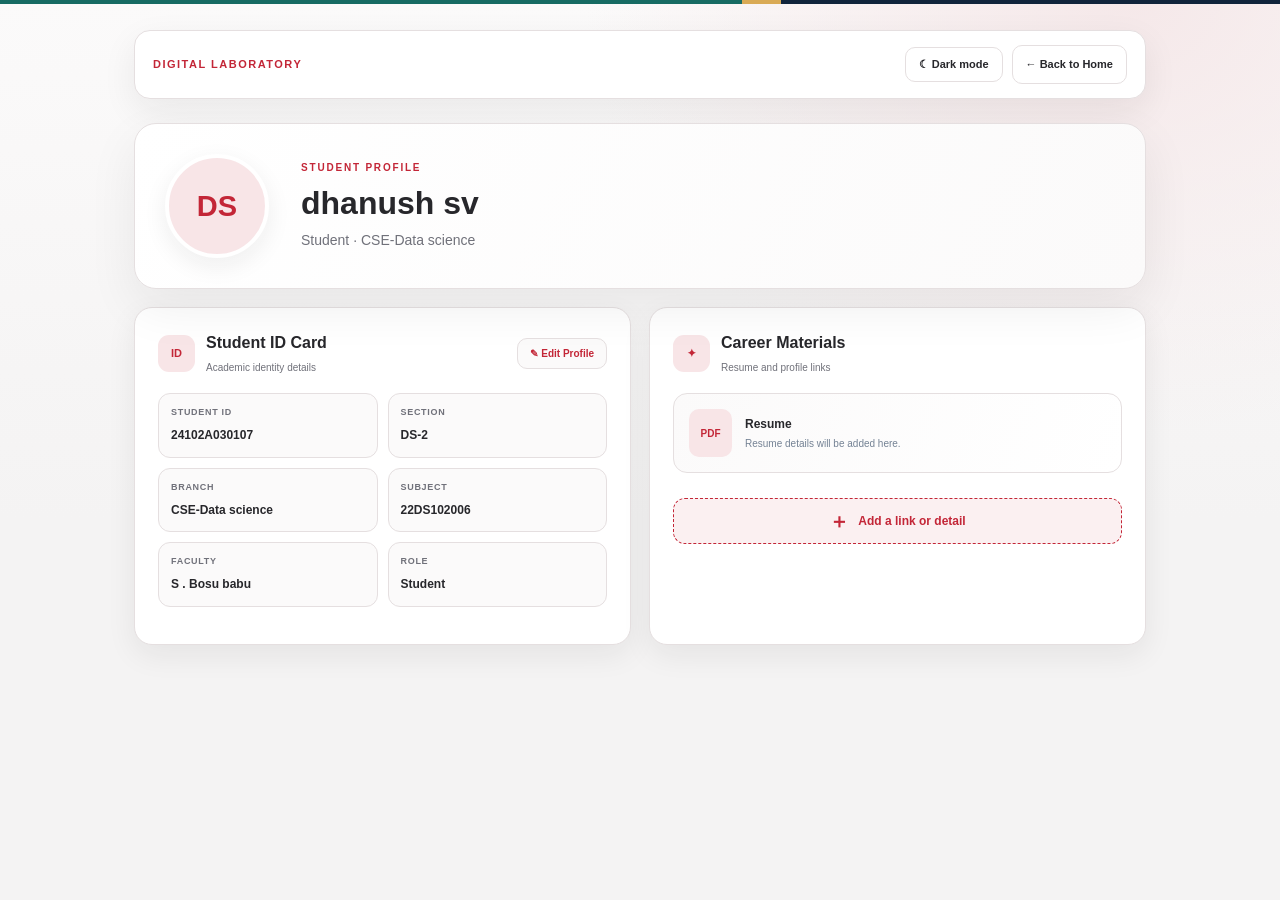
==== profile.html @ 108dd21a "Update student ID card details" ====
<!doctype html>
<html lang="en">
<head>
  <meta charset="utf-8">
  <meta name="viewport" content="width=device-width, initial-scale=1">
  <meta name="theme-color" content="#101217">
  <title>Student Profile | Digital Laboratory</title>
  <link rel="stylesheet" href="assets/css/site.css">
  <style>
    :root{--p-bg:#f7f6f6;--p-surface:#fff;--p-soft:#fbfafa;--p-text:#27272b;--p-muted:#70717a;--p-line:#e5dfe0;--p-red:#c32637;--p-shadow:#17171912}
    html[data-theme="dark"]{--p-bg:#101722;--p-surface:#182333;--p-soft:#111b29;--p-text:#e3eaf4;--p-muted:#a4b1c3;--p-line:#344258;--p-red:#a9e4d9;--p-shadow:#0008;color-scheme:dark}
    body{min-height:100vh;background:radial-gradient(ellipse at 88% 0%,#f5e8e9 0,transparent 34%),linear-gradient(180deg,#fbfafa 0,#f4f3f3 520px);color:var(--p-text);transition:background .2s,color .2s}
    html[data-theme="dark"] body{background:linear-gradient(180deg,#111a26 0,#0d141e 420px);color:var(--p-text)}
    .profile-page{max-width:1060px;margin:0 auto;padding:26px 24px 60px}
    .profile-nav{display:flex;justify-content:space-between;align-items:center;gap:18px;padding:14px 18px;border:1px solid var(--p-line);border-radius:16px;background:var(--p-surface);box-shadow:0 12px 35px var(--p-shadow)}
    .profile-brand{font-size:11px;font-weight:850;letter-spacing:1.5px;color:var(--p-red)}
    html[data-theme="dark"] .profile-brand{color:#e6edf7}
    .nav-actions{display:flex;align-items:center;gap:9px}
    .back-link,.theme-toggle{display:inline-flex;align-items:center;justify-content:center;gap:8px;padding:10px 13px;border:1px solid var(--p-line);border-radius:10px;background:var(--p-surface);color:var(--p-text);font-size:11px;font-weight:750;text-decoration:none;cursor:pointer}
    .back-link:hover,.theme-toggle:hover{border-color:var(--p-red);color:var(--p-red)}
    .profile-hero{position:relative;isolation:isolate;overflow:hidden;display:grid;grid-template-columns:112px minmax(0,1fr);align-items:center;gap:24px;margin-top:24px;padding:30px;border:1px solid var(--p-line);border-radius:22px;background:linear-gradient(115deg,var(--p-surface),var(--p-soft));box-shadow:0 18px 50px var(--p-shadow)}
    html[data-theme="dark"] .profile-hero{background:linear-gradient(115deg,#1b3038,#1b2732 60%,#302b22);border-color:#334b50}
    .profile-hero:after{display:none}
    .profile-avatar{width:104px;height:104px;display:grid;place-items:center;overflow:hidden;padding:0;border:4px solid var(--p-surface);border-radius:50%;background:color-mix(in srgb,var(--p-red) 12%,var(--p-surface));color:var(--p-red);font-size:29px;font-weight:850;box-shadow:0 8px 25px var(--p-shadow);cursor:zoom-in}
    .profile-avatar img{width:100%;height:100%;object-fit:cover;transition:object-position .1s,transform .1s}
    html[data-theme="dark"] .profile-avatar{background:#e8f3f1;color:#176b63;border-color:#182333}
    .eyebrow{margin:0 0 8px;color:var(--p-red);font-size:10px;font-weight:850;letter-spacing:1.8px}
    .profile-hero h1{margin:0;color:var(--p-text);font-size:32px;line-height:1.2}
    .profile-headline{margin:8px 0 0;color:var(--p-muted);font-size:14px}
    .profile-links{display:flex;flex-wrap:wrap;gap:9px;margin-top:17px}.profile-links:empty{display:none}#profileLinks{display:none!important}
    .profile-links a{padding:9px 13px;border:1px solid var(--p-line);border-radius:10px;background:var(--p-soft);color:var(--p-red);font-size:11px;font-weight:750;text-decoration:none}
    .profile-links a{width:40px;height:40px;padding:0;display:grid;place-items:center}.profile-links svg{width:20px;height:20px;fill:currentColor}.profile-links .social-label{position:absolute;width:1px;height:1px;padding:0;margin:-1px;overflow:hidden;clip:rect(0,0,0,0);white-space:nowrap;border:0}
    .profile-content{display:grid;grid-template-columns:1fr 1fr;gap:18px;margin-top:18px}
    .profile-panel{padding:23px;border:1px solid var(--p-line);border-radius:18px;background:var(--p-surface);box-shadow:0 10px 30px var(--p-shadow)}
    .panel-heading{display:flex;align-items:center;gap:11px;margin-bottom:18px}
    .panel-heading .edit-profile{margin-left:auto;padding:9px 12px;border:1px solid var(--p-line);border-radius:10px;background:var(--p-soft);color:var(--p-red);font-size:10px;font-weight:800;cursor:pointer;white-space:nowrap}.panel-heading .edit-profile:hover{background:color-mix(in srgb,var(--p-red) 10%,var(--p-surface))}
    .panel-mark{width:37px;height:37px;display:grid;place-items:center;border-radius:11px;background:color-mix(in srgb,var(--p-red) 12%,var(--p-surface));color:var(--p-red);font-size:11px;font-weight:900}
    .panel-heading h2{margin:0;color:var(--p-text);font-size:16px}.panel-heading p{margin:4px 0 0;color:var(--p-muted);font-size:10px}
    .details{display:grid;grid-template-columns:1fr 1fr;gap:10px}
    .profile-detail{min-width:0;padding:12px;border:1px solid var(--p-line);border-radius:12px;background:var(--p-soft)}
    .profile-detail dt{color:var(--p-muted);font-size:9px;font-weight:800;letter-spacing:.7px;text-transform:uppercase}
    .profile-detail dd{margin:6px 0 0;color:var(--p-text);font-size:12px;font-weight:700;overflow-wrap:anywhere}
    .resume-card,.career-item{display:flex;align-items:center;gap:13px;padding:15px;border:1px solid var(--p-line);border-radius:14px;background:linear-gradient(110deg,var(--p-soft),var(--p-surface))}
    .resume-icon,.career-icon{width:43px;height:48px;flex:0 0 auto;display:grid;place-items:center;border-radius:10px;background:color-mix(in srgb,var(--p-red) 12%,var(--p-surface));color:var(--p-red);font-size:10px;font-weight:900}
    .resume-title,.career-title{color:var(--p-text);font-size:12px;font-weight:800}
    .resume-status,.career-link{margin:4px 0 0;color:var(--p-muted);font-size:10px;line-height:1.5;overflow-wrap:anywhere}
    .career-items{display:grid;gap:10px;margin-top:10px}.career-copy{min-width:0;flex:1}
    .career-link{display:inline-block;color:var(--p-red);text-decoration:none}
    .career-delete{border:0;background:transparent;color:var(--p-muted);font-size:18px;cursor:pointer}.career-delete:hover{color:var(--p-red)}
    .add-detail{display:flex;align-items:center;justify-content:center;gap:9px;width:100%;margin-top:15px;padding:12px;border:1px dashed var(--p-red);border-radius:12px;background:color-mix(in srgb,var(--p-red) 7%,var(--p-surface));color:var(--p-red);font-size:12px;font-weight:800;cursor:pointer}
    .add-detail span{font-size:20px;line-height:1}.add-detail:hover{background:color-mix(in srgb,var(--p-red) 14%,var(--p-surface))}
    .profile-edit-overlay{position:fixed;inset:0;z-index:20;display:grid;place-items:center;padding:16px;background:#091322b8;backdrop-filter:blur(6px)}.profile-edit-overlay[hidden]{display:none}.profile-edit-dialog{width:min(640px,100%);max-height:90vh;overflow:auto;padding:24px;border:1px solid var(--p-line);border-radius:18px;background:var(--p-surface);color:var(--p-text);box-shadow:0 25px 80px #0005}.profile-edit-top{display:flex;align-items:flex-start;justify-content:space-between;gap:12px;margin-bottom:18px}.profile-edit-top h2{margin:0;font-size:20px}.profile-edit-top p{margin:5px 0 0;color:var(--p-muted);font-size:11px}.profile-edit-close{width:34px;height:34px;border:1px solid var(--p-line);border-radius:9px;background:var(--p-soft);color:var(--p-text);font-size:20px;cursor:pointer}.profile-edit-grid{display:grid;grid-template-columns:1fr 1fr;gap:12px}.profile-edit-field{display:grid;gap:5px}.profile-edit-field.full{grid-column:1/-1}.profile-edit-field label{color:var(--p-muted);font-size:10px;font-weight:800;letter-spacing:.5px;text-transform:uppercase}.profile-edit-field input{width:100%;box-sizing:border-box;padding:10px 11px;border:1px solid var(--p-line);border-radius:9px;background:var(--p-soft);color:var(--p-text);font:inherit;font-size:12px}.profile-edit-actions{display:flex;justify-content:flex-end;gap:9px;margin-top:18px}.profile-edit-actions button{padding:10px 14px;border:1px solid var(--p-line);border-radius:9px;background:var(--p-soft);color:var(--p-text);font-size:11px;font-weight:800;cursor:pointer}.profile-edit-actions .save-profile{background:var(--p-red);border-color:var(--p-red);color:#fff}
    .crop-editor{display:grid;grid-template-columns:124px minmax(0,1fr);align-items:center;gap:15px;padding:12px;border:1px solid var(--p-line);border-radius:12px;background:var(--p-soft)}.crop-preview{width:112px;height:112px;display:grid;place-items:center;overflow:hidden;border:3px solid var(--p-line);border-radius:50%;background:var(--p-surface);color:var(--p-muted);font-size:11px;font-weight:750}.crop-preview img{width:100%;height:100%;object-fit:cover}.crop-controls{display:grid;gap:8px}.crop-controls label{display:flex;align-items:center;justify-content:space-between;gap:9px;color:var(--p-muted);font-size:10px;font-weight:750}.crop-controls input{width:100%;padding:0;border:0}.crop-empty{font-size:10px;color:var(--p-muted)}.photo-viewer{position:fixed;inset:0;z-index:40;display:grid;place-items:center;padding:24px;background:#050910e8;backdrop-filter:blur(8px);cursor:zoom-out}.photo-viewer[hidden]{display:none}.photo-viewer img{display:block;max-width:min(90vw,1100px);max-height:86vh;object-fit:contain;border:2px solid #fff;border-radius:14px;box-shadow:0 24px 80px #0009}.photo-viewer-close{position:absolute;top:20px;right:22px;width:42px;height:42px;border:1px solid #ffffff55;border-radius:50%;background:#162131;color:#fff;font-size:25px;cursor:pointer}
    html[data-theme="dark"] .theme-toggle,html[data-theme="dark"] .back-link{background:#223249;border-color:#43536a;color:#e7edf7}
    html[data-theme="dark"] .panel-mark{background:#223b3e;color:#a9e4d9}
    @media(max-width:680px){.profile-page{padding:15px 14px 40px}.profile-nav{padding:11px 12px}.profile-brand{font-size:9px}.nav-actions{gap:6px}.back-link,.theme-toggle{padding:9px;font-size:10px}.profile-hero{grid-template-columns:68px minmax(0,1fr);gap:16px;margin-top:15px;padding:20px 16px}.profile-avatar{width:66px;height:66px;font-size:21px}.profile-hero h1{font-size:24px}.profile-headline{font-size:12px}.profile-content{grid-template-columns:1fr;gap:13px;margin-top:13px}.profile-panel{padding:18px}.details{gap:8px}.profile-edit-dialog{padding:20px 16px}.profile-edit-grid{grid-template-columns:1fr}.profile-edit-field.full{grid-column:auto}.crop-editor{grid-template-columns:1fr;justify-items:center}.crop-controls{width:100%}}
  </style>
</head>
<body>
  <div class="top"></div>
  <main class="profile-page">
    <nav class="profile-nav" aria-label="Profile navigation">
      <span class="profile-brand">DIGITAL LABORATORY</span>
      <div class="nav-actions"><button class="theme-toggle" id="themeToggle" type="button">☾ Dark mode</button><a class="back-link" href="index.html">← Back to Home</a></div>
    </nav>
    <section class="profile-hero" aria-labelledby="profileName">
      <button class="profile-avatar" id="profileAvatar" type="button" aria-label="View profile photo">DS</button>
      <div>
        <p class="eyebrow">STUDENT PROFILE</p>
        <h1 id="profileName">Dhanush SV</h1>
        <p class="profile-headline" id="profileHeadline">Data Science Student · Mohan Babu University</p>
        <div class="profile-links" id="profileLinks" aria-label="Social profile links"></div>
      </div>
    </section>
    <div class="profile-content">
      <section class="profile-panel" aria-labelledby="idTitle">
        <div class="panel-heading"><span class="panel-mark" aria-hidden="true">ID</span><div><h2 id="idTitle">Student ID Card</h2><p>Academic identity details</p></div><button class="edit-profile" id="editProfile" type="button">✎ Edit Profile</button></div>
        <dl class="details" id="identityDetails"></dl>
      </section>
      <section class="profile-panel" aria-labelledby="careerTitle">
        <div class="panel-heading"><span class="panel-mark" aria-hidden="true">✦</span><div><h2 id="careerTitle">Career Materials</h2><p>Resume and profile links</p></div></div>
        <div class="resume-card"><span class="resume-icon" aria-hidden="true">PDF</span><div><div class="resume-title">Resume</div><p class="resume-status">Resume details will be added here.</p></div></div>
        <div class="career-items" id="careerItems"></div>
        <button class="add-detail" id="addProfessionalDetail" type="button"><span aria-hidden="true">＋</span> Add a link or detail</button>
      </section>
    </div>
  </main>
  <div class="profile-edit-overlay" id="profileEditOverlay" hidden>
    <section class="profile-edit-dialog" role="dialog" aria-modal="true" aria-labelledby="editProfileTitle">
      <div class="profile-edit-top"><div><h2 id="editProfileTitle">Edit Student Profile</h2><p>Changes will update the Student ID Card and profile page.</p></div><button class="profile-edit-close" id="closeProfileEdit" type="button" aria-label="Close">×</button></div>
      <form id="profileEditForm"><div class="profile-edit-grid">
        <div class="profile-edit-field"><label for="editName">Name</label><input id="editName" required maxlength="80"></div>
        <div class="profile-edit-field"><label for="editId">Student ID</label><input id="editId" maxlength="40"></div>
        <div class="profile-edit-field"><label for="editSection">Section</label><input id="editSection" maxlength="60"></div>
        <div class="profile-edit-field"><label for="editBranch">Branch</label><input id="editBranch" maxlength="80"></div>
        <div class="profile-edit-field"><label for="editSubject">Subject</label><input id="editSubject" maxlength="40"></div>
        <div class="profile-edit-field"><label for="editFaculty">Faculty</label><input id="editFaculty" maxlength="80"></div>
        <div class="profile-edit-field full"><label for="editPhoto">Profile photo</label><input id="editPhoto" type="file" accept="image/png,image/jpeg,image/webp"><small class="crop-empty">Choose a photo, then adjust the circular preview to fit your face.</small></div>
        <div class="profile-edit-field full"><div class="crop-editor"><div class="crop-preview" id="cropPreview"><span id="cropEmpty">Photo preview</span><img id="cropImage" alt="Circular crop preview" hidden></div><div class="crop-controls"><label for="photoZoom">Zoom <output id="zoomValue">1.00×</output></label><input id="photoZoom" type="range" min="1" max="2.5" value="1" step="0.05"><label for="photoX">Horizontal <output id="xValue">50%</output></label><input id="photoX" type="range" min="0" max="100" value="50"><label for="photoY">Vertical <output id="yValue">50%</output></label><input id="photoY" type="range" min="0" max="100" value="50"></div></div></div>
        <div class="profile-edit-field"><label for="editGithub">GitHub URL</label><input id="editGithub" type="url" placeholder="https://github.com/username"></div>
        <div class="profile-edit-field"><label for="editLinkedin">LinkedIn URL</label><input id="editLinkedin" type="url" placeholder="https://linkedin.com/in/username"></div>
        <div class="profile-edit-field"><label for="editSocialName">Other social site</label><input id="editSocialName" placeholder="Instagram, portfolio…" maxlength="40"></div>
        <div class="profile-edit-field"><label for="editSocialUrl">Other social URL</label><input id="editSocialUrl" type="url" placeholder="https://…"></div>
      </div><div class="profile-edit-actions"><button id="cancelProfileEdit" type="button">Cancel</button><button class="save-profile" type="submit">Save Profile</button></div></form>
    </section>
  </div>
  <div class="photo-viewer" id="photoViewer" hidden role="dialog" aria-modal="true" aria-label="Profile photo preview"><button class="photo-viewer-close" id="closePhotoViewer" type="button" aria-label="Close photo">×</button><img id="largePhoto" alt="Full-size profile photo"></div>
  <script>
    (() => {
      const defaults = {name:"dhanush sv", id:"24102A030107", section:"DS-2", branch:"CSE-Data science", faculty:"S . Bosu babu", designation:"Student", subject:"22DS102006", photo:"", github:"", linkedin:"https://www.linkedin.com/in/dhanush-s-v-195337412/", socialName:"", socialUrl:""};
      let student = defaults;
      try { student = {...defaults, ...JSON.parse(localStorage.getItem("digitalLabmanualStudent") || "{}")}; } catch (_) {}
      for (const [key, oldValue, newValue] of [["id","MBU000000","24102A030107"],["section","CSE-DS A","DS-2"],["branch","CSE - Data Science","CSE-Data science"],["branch","CSE-Data Science","CSE-Data science"],["faculty","Faculty Name","S . Bosu babu"],["subject","DS-301","22DS102006"]]) if (!student[key] || String(student[key]).trim().toLowerCase() === oldValue.toLowerCase()) student[key] = newValue;
      student.linkedin=student.linkedin||"https://www.linkedin.com/in/dhanush-s-v-195337412/";
      const text = (id, value) => { document.getElementById(id).textContent = value || "—"; };
      text("profileName", student.name);
      text("profileHeadline", `Student · ${student.branch || "CSE - Data Science"}`);

      const avatar = document.getElementById("profileAvatar");
      if (student.photo && /^data:image\//i.test(student.photo)) { const image = document.createElement("img"); image.src = student.photo; image.alt = ""; avatar.replaceChildren(image); }
      else avatar.textContent = (student.name || "Student").trim().split(/\s+/).slice(0,2).map(part => part[0] || "").join("").toUpperCase();
      const rows = [["Student ID",student.id],["Section",student.section],["Branch",student.branch],["Subject",student.subject],["Faculty",student.faculty],["Role","Student"]];
      const details = document.getElementById("identityDetails");
      for (const [label,value] of rows) { const box=document.createElement("div"); box.className="profile-detail"; const dt=document.createElement("dt"); dt.textContent=label; const dd=document.createElement("dd"); dd.textContent=value || "—"; box.append(dt,dd); details.append(box); }
      const candidates=[["GitHub",student.github],["LinkedIn",student.linkedin],[student.socialName || "Social profile",student.socialUrl]];
      const links=document.getElementById("profileLinks");
      for (const [label,raw] of candidates) { try { const url=new URL(raw); if(url.protocol!=="https:")continue; const a=document.createElement("a");a.href=url.href;a.target="_blank";a.rel="noopener noreferrer";a.textContent=`${label} ↗`;links.append(a); } catch (_) {} }

      const themeKey="digitalLabTheme", themeButton=document.getElementById("themeToggle");
      const setTheme=theme=>{document.documentElement.dataset.theme=theme;try{localStorage.setItem(themeKey,theme);}catch(_){}themeButton.textContent=theme==="dark"?"☀ Light mode":"☾ Dark mode";document.querySelector('meta[name="theme-color"]').content=theme==="dark"?"#101722":"#f7f6f6";};
      let savedTheme="light";try{savedTheme=localStorage.getItem(themeKey)||"light";}catch(_){}setTheme(savedTheme==="dark"?"dark":"light");
      themeButton.addEventListener("click",()=>setTheme(document.documentElement.dataset.theme==="dark"?"light":"dark"));

      const careerKey="digitalLabmanualCareerItems", careerItems=document.getElementById("careerItems");
      let savedItems=[];try{savedItems=JSON.parse(localStorage.getItem(careerKey)||"[]");if(!Array.isArray(savedItems))savedItems=[];}catch(_){}
      const persistItems=()=>{try{localStorage.setItem(careerKey,JSON.stringify(savedItems));}catch(_){alert("Browser storage is full. Remove an item and try again.");}};
      const renderItems=()=>{careerItems.replaceChildren();savedItems.forEach((item,index)=>{const row=document.createElement("div");row.className="career-item";const icon=document.createElement("span");icon.className="career-icon";icon.textContent="↗";const copy=document.createElement("div");copy.className="career-copy";const title=document.createElement("div");title.className="career-title";title.textContent=item.title;const link=document.createElement("a");link.className="career-link";link.href=item.url;link.target="_blank";link.rel="noopener noreferrer";link.textContent=item.url;copy.append(title,link);const remove=document.createElement("button");remove.className="career-delete";remove.type="button";remove.setAttribute("aria-label",`Remove ${item.title}`);remove.textContent="×";remove.addEventListener("click",()=>{savedItems.splice(index,1);persistItems();renderItems();});row.append(icon,copy,remove);careerItems.append(row);});};
      renderItems();
      document.getElementById("addProfessionalDetail").addEventListener("click",()=>{const title=prompt("Detail name (for example: GitHub, LinkedIn, Portfolio, or Resume)");if(!title||!title.trim())return;const raw=prompt("Paste a public https:// link");if(!raw)return;try{const url=new URL(raw.trim());if(url.protocol!=="https:")throw new Error();savedItems.push({title:title.trim(),url:url.href});persistItems();renderItems();}catch(_){alert("Please enter a valid https:// link.");}});
    })();
  </script>
  <script>
    (() => {
      const key="digitalLabmanualStudent", $=id=>document.getElementById(id), overlay=$("profileEditOverlay"), form=$("profileEditForm");
      let student={name:"dhanush sv",id:"24102A030107",section:"DS-2",branch:"CSE-Data science",faculty:"S . Bosu babu",designation:"Student",subject:"22DS102006",photo:"",github:"",linkedin:"https://www.linkedin.com/in/dhanush-s-v-195337412/",socialName:"",socialUrl:""};
      try{student={...student,...JSON.parse(localStorage.getItem(key)||"{}")}}catch(_){ }
      for(const [field,oldValue,newValue] of [["id","MBU000000","24102A030107"],["section","CSE-DS A","DS-2"],["branch","CSE - Data Science","CSE-Data science"],["branch","CSE-Data Science","CSE-Data science"],["faculty","Faculty Name","S . Bosu babu"],["subject","DS-301","22DS102006"]])if(!student[field]||String(student[field]).trim().toLowerCase()===oldValue.toLowerCase())student[field]=newValue;
      const safeUrl=value=>{try{const url=new URL(String(value||"").trim());return ["http:","https:"].includes(url.protocol)?url.href:""}catch(_){return ""}};
      const icon=host=>host.includes("github")?'<svg viewBox="0 0 24 24" aria-hidden="true"><path d="M12 .5a11.5 11.5 0 0 0-3.64 22.41c.58.1.79-.25.79-.56v-2.16c-3.2.7-3.88-1.36-3.88-1.36-.53-1.33-1.28-1.68-1.28-1.68-1.04-.71.08-.7.08-.7 1.15.08 1.76 1.18 1.76 1.18 1.02 1.75 2.68 1.24 3.34.95.1-.74.4-1.25.73-1.54-2.55-.29-5.23-1.27-5.23-5.66 0-1.25.45-2.27 1.18-3.07-.12-.29-.51-1.46.11-3.04 0 0 .96-.31 3.14 1.17a10.9 10.9 0 0 1 5.72 0c2.18-1.48 3.14-1.17 3.14-1.17.62 1.58.23 2.75.11 3.04.73.8 1.18 1.82 1.18 3.07 0 4.4-2.69 5.37-5.25 5.66.41.36.78 1.06.78 2.14v3.18c0 .31.21.67.8.56A11.52 11.52 0 0 0 12 .5z"/></svg>':host.includes("linkedin")?'<svg viewBox="0 0 24 24" aria-hidden="true"><path d="M20.45 20.45h-3.56v-5.57c0-1.33-.03-3.04-1.85-3.04-1.85 0-2.13 1.45-2.13 2.94v5.67H9.35V9h3.42v1.56h.05c.48-.9 1.64-1.85 3.38-1.85 3.61 0 4.28 2.37 4.28 5.46v6.28zM5.34 7.43a2.06 2.06 0 1 1 0-4.12 2.06 2.06 0 0 1 0 4.12zM7.12 20.45H3.56V9h3.56v11.45z"/></svg>':host.includes("instagram")?'<svg viewBox="0 0 24 24" aria-hidden="true"><rect x="3" y="3" width="18" height="18" rx="5" fill="none" stroke="currentColor" stroke-width="2"/><circle cx="12" cy="12" r="4" fill="none" stroke="currentColor" stroke-width="2"/><circle cx="18" cy="6" r="1.2"/></svg>':host.includes("youtube")?'<svg viewBox="0 0 24 24" aria-hidden="true"><rect x="2" y="5" width="20" height="14" rx="4"/><path d="m10 9 5 3-5 3z" fill="var(--p-surface)"/></svg>':'<svg viewBox="0 0 24 24" aria-hidden="true"><circle cx="12" cy="12" r="9" fill="none" stroke="currentColor" stroke-width="1.8"/><path d="M3 12h18M12 3a14 14 0 0 1 0 18M12 3a14 14 0 0 0 0 18" fill="none" stroke="currentColor" stroke-width="1.5"/></svg>';
      function render(){
        $("profileName").textContent=student.name||"Student";$("profileHeadline").textContent=`Student · ${student.branch||"CSE - Data Science"}`;
        const avatar=$("profileAvatar");if(student.photo&&/^data:image\//i.test(student.photo)){const img=document.createElement("img");img.src=student.photo;img.alt="Student photo";avatar.replaceChildren(img)}else avatar.textContent=(student.name||"Student").trim().split(/\s+/).slice(0,2).map(x=>x[0]||"").join("").toUpperCase();
        const detail=$("identityDetails");detail.replaceChildren();for(const [label,value] of [["Student ID",student.id],["Section",student.section],["Branch",student.branch],["Subject",student.subject],["Faculty",student.faculty],["Role",student.designation||"Student"]]){const box=document.createElement("div"),dt=document.createElement("dt"),dd=document.createElement("dd");box.className="profile-detail";dt.textContent=label;dd.textContent=value||"—";box.append(dt,dd);detail.append(box)}
        const links=$("profileLinks");links.replaceChildren();for(const [label,raw] of [["GitHub",student.github],["LinkedIn",student.linkedin],[student.socialName||"Social profile",student.socialUrl]]){const href=safeUrl(raw);if(!href)continue;const a=document.createElement("a"),host=new URL(href).hostname.toLowerCase();a.href=href;a.target="_blank";a.rel="noopener noreferrer";a.title=label;a.setAttribute("aria-label",`Open ${label} profile`);a.innerHTML=icon(host);links.append(a)}
      }
      function open(){for(const [id,k] of Object.entries({editName:"name",editId:"id",editSection:"section",editBranch:"branch",editSubject:"subject",editFaculty:"faculty",editGithub:"github",editLinkedin:"linkedin",editSocialName:"socialName",editSocialUrl:"socialUrl"}))$(id).value=student[k]||"";$("editPhoto").value="";overlay.hidden=false;$("editName").focus()}
      function close(){overlay.hidden=true;form.reset()}
      $("editProfile").addEventListener("click",open);$("closeProfileEdit").addEventListener("click",close);$("cancelProfileEdit").addEventListener("click",close);overlay.addEventListener("click",e=>{if(e.target===overlay)close()});document.addEventListener("keydown",e=>{if(e.key==="Escape"&&!overlay.hidden)close()});
      form.addEventListener("submit",e=>{e.preventDefault();for(const [k,id] of Object.entries({name:"editName",id:"editId",section:"editSection",branch:"editBranch",subject:"editSubject",faculty:"editFaculty",github:"editGithub",linkedin:"editLinkedin",socialName:"editSocialName",socialUrl:"editSocialUrl"}))student[k]=$(id).value.trim();for(const [k,id] of [["github","editGithub"],["linkedin","editLinkedin"],["socialUrl","editSocialUrl"]]){if(student[k]&&!safeUrl(student[k])){$(id).focus();return}student[k]=safeUrl(student[k])}const file=$("editPhoto").files?.[0],save=photo=>{if(photo)student.photo=photo;try{localStorage.setItem(key,JSON.stringify(student));render();close()}catch(_){alert("Could not save. Try a smaller photo or clear browser storage.")}};if(file){if(file.size>2*1024*1024){alert("Please choose a photo under 2 MB.");return}const reader=new FileReader();reader.onload=()=>save(reader.result);reader.readAsDataURL(file)}else save("")});
      render();
    })();
  </script>
  <script>
    (()=>{
      const $=id=>document.getElementById(id),storageKey="digitalLabmanualStudent",form=$("profileEditForm"),viewer=$("photoViewer"),avatar=$("profileAvatar");
      let student={linkedin:"https://www.linkedin.com/in/dhanush-s-v-195337412/"};try{student={...student,...JSON.parse(localStorage.getItem(storageKey)||"{}")} }catch(_){ }
      for (const [key, oldValue, newValue] of [["id","MBU000000","24102A030107"],["section","CSE-DS A","DS-2"],["branch","CSE - Data Science","CSE-Data science"],["branch","CSE-Data Science","CSE-Data science"],["faculty","Faculty Name","S . Bosu babu"],["subject","DS-301","22DS102006"]]) if (!student[key] || String(student[key]).trim().toLowerCase() === oldValue.toLowerCase()) student[key] = newValue;
      student.linkedin=student.linkedin||"https://www.linkedin.com/in/dhanush-s-v-195337412/";
      let photoDraft=student.photo||"";
      const zoom=$("photoZoom"),xPos=$("photoX"),yPos=$("photoY"),preview=$("cropImage");
      const getCrop=()=>({zoom:Number(zoom.value)||1,x:Number(xPos.value),y:Number(yPos.value)});
      function applyCrop(img){if(!img)return;const crop=getCrop();img.style.objectFit="cover";img.style.objectPosition=`${crop.x}% ${crop.y}%`;img.style.transform=`scale(${crop.zoom})`}
      function updateCropPreview(){const hasPhoto=Boolean(photoDraft);preview.hidden=!hasPhoto;$("cropEmpty").hidden=hasPhoto;if(hasPhoto)preview.src=photoDraft;applyCrop(preview);$("zoomValue").value=`${getCrop().zoom.toFixed(2)}×`;$("xValue").value=`${getCrop().x}%`;$("yValue").value=`${getCrop().y}%`;}
      function updateAvatarCrop(){applyCrop(avatar.querySelector("img"))}
      $("editProfile").addEventListener("click",()=>{try{student={...student,...JSON.parse(localStorage.getItem(storageKey)||"{}")} }catch(_){ }photoDraft=student.photo||"";zoom.value=String(Math.min(2.5,Math.max(1,Number(student.photoZoom)||1)));xPos.value=String(Math.min(100,Math.max(0,Number(student.photoX??50))));yPos.value=String(Math.min(100,Math.max(0,Number(student.photoY??50))));updateCropPreview()});
      [zoom,xPos,yPos].forEach(input=>input.addEventListener("input",()=>{updateCropPreview();updateAvatarCrop()}));
      $("editPhoto").addEventListener("change",()=>{const file=$("editPhoto").files?.[0];if(!file)return;if(file.size>2*1024*1024){alert("Please choose a photo under 2 MB.");$("editPhoto").value="";return}const reader=new FileReader();reader.onload=()=>{photoDraft=reader.result;zoom.value="1";xPos.value="50";yPos.value="50";updateCropPreview()};reader.readAsDataURL(file)});
      form.addEventListener("submit",event=>{event.preventDefault();event.stopImmediatePropagation();for(const [key,id] of [["name","editName"],["id","editId"],["section","editSection"],["branch","editBranch"],["subject","editSubject"],["faculty","editFaculty"],["github","editGithub"],["linkedin","editLinkedin"],["socialName","editSocialName"],["socialUrl","editSocialUrl"]])student[key]=$(id).value.trim();for(const [key,id] of [["github","editGithub"],["linkedin","editLinkedin"],["socialUrl","editSocialUrl"]]){if(student[key]){try{const url=new URL(student[key]);if(!["https:","http:"].includes(url.protocol))throw new Error();student[key]=url.href}catch(_){$(id).setCustomValidity("Enter a valid URL starting with https://");$(id).reportValidity();$(id).setCustomValidity("");return}}}student.photo=photoDraft;student.photoZoom=getCrop().zoom;student.photoX=getCrop().x;student.photoY=getCrop().y;try{localStorage.setItem(storageKey,JSON.stringify(student));$("profileName").textContent=student.name||"Student";$("profileHeadline").textContent=`Student · ${student.branch||"CSE - Data Science"}`;const image=document.createElement("img");if(student.photo){image.src=student.photo;image.alt="Student photo";applyCrop(image);avatar.replaceChildren(image)}else avatar.textContent=(student.name||"Student").trim().split(/\s+/).slice(0,2).map(part=>part[0]||"").join("").toUpperCase();const role=student.designation||"Student", rows=[["Student ID",student.id],["Section",student.section],["Branch",student.branch],["Subject",student.subject],["Faculty",student.faculty],["Role",role]],details=$("identityDetails");details.replaceChildren();for(const [label,value] of rows){const box=document.createElement("div"),dt=document.createElement("dt"),dd=document.createElement("dd");box.className="profile-detail";dt.textContent=label;dd.textContent=value||"—";box.append(dt,dd);details.append(box)}const links=$("profileLinks");links.replaceChildren();for(const [label,raw] of [["GitHub",student.github],["LinkedIn",student.linkedin],[student.socialName||"Social profile",student.socialUrl]]){if(!raw)continue;const link=document.createElement("a");link.href=raw;link.target="_blank";link.rel="noopener noreferrer";link.title=label;link.setAttribute("aria-label",`Open ${label} profile`);const host=new URL(raw).hostname.toLowerCase();link.innerHTML=host.includes("github")?'<svg viewBox="0 0 24 24" aria-hidden="true"><path d="M12 .5a11.5 11.5 0 0 0-3.64 22.41c.58.1.79-.25.79-.56v-2.16c-3.2.7-3.88-1.36-3.88-1.36-.53-1.33-1.28-1.68-1.28-1.68-1.04-.71.08-.7.08-.7 1.15.08 1.76 1.18 1.76 1.18 1.02 1.75 2.68 1.24 3.34.95.1-.74.4-1.25.73-1.54-2.55-.29-5.23-1.27-5.23-5.66 0-1.25.45-2.27 1.18-3.07-.12-.29-.51-1.46.11-3.04 0 0 .96-.31 3.14 1.17a10.9 10.9 0 0 1 5.72 0c2.18-1.48 3.14-1.17 3.14-1.17.62 1.58.23 2.75.11 3.04.73.8 1.18 1.82 1.18 3.07 0 4.4-2.69 5.37-5.25 5.66.41.36.78 1.06.78 2.14v3.18c0 .31.21.67.8.56A11.52 11.52 0 0 0 12 .5z"/></svg>':host.includes("linkedin")?'<svg viewBox="0 0 24 24" aria-hidden="true"><path d="M20.45 20.45h-3.56v-5.57c0-1.33-.03-3.04-1.85-3.04-1.85 0-2.13 1.45-2.13 2.94v5.67H9.35V9h3.42v1.56h.05c.48-.9 1.64-1.85 3.38-1.85 3.61 0 4.28 2.37 4.28 5.46v6.28zM5.34 7.43a2.06 2.06 0 1 1 0-4.12 2.06 2.06 0 0 1 0 4.12zM7.12 20.45H3.56V9h3.56v11.45z"/></svg>':'<svg viewBox="0 0 24 24" aria-hidden="true"><circle cx="12" cy="12" r="9" fill="none" stroke="currentColor" stroke-width="1.8"/><path d="M3 12h18M12 3a14 14 0 0 1 0 18M12 3a14 14 0 0 0 0 18" fill="none" stroke="currentColor" stroke-width="1.5"/></svg>';links.append(link)}$("profileEditOverlay").hidden=true;form.reset()}catch(_){alert("Could not save profile. Try a smaller photo or clear browser storage.")}},true);
      avatar.addEventListener("click",()=>{const img=avatar.querySelector("img");if(!img)return;$("largePhoto").src=img.src;viewer.hidden=false});
      function closeViewer(){viewer.hidden=true;$("largePhoto").removeAttribute("src")}$("closePhotoViewer").addEventListener("click",closeViewer);viewer.addEventListener("click",event=>{if(event.target===viewer)closeViewer()});document.addEventListener("keydown",event=>{if(event.key==="Escape"&&!viewer.hidden)closeViewer()});
      updateAvatarCrop();
    })();
  </script>
</body>
</html>
---- assets/css/site.css ----
:root{--navy:#14264b;--blue:#3265d9;--red:#b92336;--gold:#d5ad51;--ink:#1e2b45;--muted:#77839a;--line:#dce3ef;--bg:#f3f6fc}*{box-sizing:border-box}body{margin:0;background:var(--bg);font:13px "Segoe UI",Arial,sans-serif;color:var(--ink)}.top{height:5px;background:linear-gradient(90deg,var(--red) 0 35%,var(--gold) 35% 37%,var(--navy) 37%)}.wrap{max-width:1240px;margin:auto;padding:0 26px 30px}.head{background:white;border-bottom:1px solid var(--line);margin:0 -26px;padding:12px 26px 14px;min-height:130px;display:flex;justify-content:center;position:relative;text-align:center}.logo{width:54px;height:54px;display:block;margin:auto auto 5px}.identity h1{font-size:18px;letter-spacing:2px;margin:0;color:var(--navy)}.identity p{font-size:10px;letter-spacing:3px;color:var(--muted);margin:5px 0}.userbox{position:absolute;right:26px;top:15px}.userbtn{display:flex;align-items:center;gap:8px;border:1px solid var(--line);background:#fff;border-radius:9px;padding:6px 9px;cursor:pointer}.avatar{width:30px;height:30px;border-radius:8px;background:#edf2ff;color:var(--blue);display:grid;place-items:center;font-weight:bold;overflow:hidden;flex:none}.avatar img{display:block;width:100%;height:100%;object-fit:cover;object-position:center center}.phead .avatar{width:48px;height:48px;border-radius:50%;overflow:hidden;flex:none}.phead .avatar img{display:block;width:100%;height:100%;aspect-ratio:1/1;object-fit:cover;object-position:center center;border-radius:50%}.userbtn strong,.userbtn small{display:block;text-align:left}.userbtn strong{font-size:10px}.userbtn small{font-size:8px;color:var(--muted);margin-top:3px}.menu{display:none;position:absolute;right:0;top:46px;background:#fff;border:1px solid var(--line);border-radius:8px;padding:5px;width:145px;z-index:4}.menu.show{display:block}.menu button{display:block;width:100%;padding:8px;border:0;background:#fff;text-align:left;font-size:10px;cursor:pointer}.searchrow{display:flex;justify-content:center;padding:16px 0}.search{width:min(540px,100%);height:40px;background:white;border:1px solid #ccd7ea;border-radius:9px;display:flex;align-items:center;padding:0 12px;gap:9px}.search span{font-size:20px;color:#8490a5}.search input{border:0;outline:0;flex:1;font-size:11px;min-width:0}.intro{display:flex;justify-content:space-between;align-items:end;margin:5px 0 14px;gap:12px}.intro h2{font-size:18px;margin:0;color:var(--navy)}.intro p{font-size:10px;color:var(--muted);margin:5px 0}.subject{font-size:9px;color:#65718a;background:white;border:1px solid var(--line);border-radius:7px;padding:9px}.subject b{color:var(--navy)}.layout{display:grid;grid-template-columns:minmax(0,1fr) 235px;gap:15px}.sectionhead{display:flex;justify-content:space-between;align-items:center;margin-bottom:10px;gap:8px}.sectionhead h3{font-size:11px;letter-spacing:.8px;margin:0}.sectionhead p{font-size:9px;color:var(--muted);margin:4px 0}.add{background:var(--red);color:white;border:0;border-radius:7px;padding:9px 12px;font-size:10px;font-weight:bold;cursor:pointer}.cards{display:grid;grid-template-columns:repeat(2,minmax(0,1fr));gap:11px}.card{background:white;border:1px solid var(--line);border-radius:10px;padding:11px;cursor:pointer;transition:.15s}.card:hover{border-color:#9db4e9;transform:translateY(-2px);box-shadow:0 9px 20px #14264b12}.ctop,.foot{display:flex;justify-content:space-between;align-items:center}.tag{font-size:8px;font-weight:bold;color:#3862bc;background:#edf2ff;border-radius:5px;padding:5px 7px}.status{font-size:8px;color:#278253;background:#eaf7ef;border-radius:20px;padding:5px 7px}.thumb{height:90px;background:linear-gradient(135deg,#15284f,#315caa);border-radius:7px;margin:9px 0;display:grid;place-items:center;position:relative;overflow:hidden;color:#fff}.thumb:before,.thumb:after{content:"";position:absolute;width:150px;height:150px;border:1px solid #ffffff25;border-radius:50%}.thumb:after{width:210px;height:210px}.playicon{z-index:1;background:#fff;color:var(--blue);border-radius:50%;width:35px;height:35px;display:grid;place-items:center}.thumb small{position:absolute;bottom:7px;left:9px;z-index:1;font-size:7px;letter-spacing:1px}.card h4{font-size:11px;margin:0 0 5px;line-height:1.4}.card p{font-size:9px;color:var(--muted);line-height:1.5;margin:0 0 9px;min-height:28px}.foot{border-top:1px solid #edf0f5;padding-top:8px;font-size:8px;color:#8994a7}.foot b{color:var(--blue)}.profile{background:white;border:1px solid var(--line);border-radius:10px;padding:12px;height:max-content}.profile h3{font-size:9px;letter-spacing:.7px;margin:0 0 10px}.phead{display:flex;align-items:center;gap:8px;border-bottom:1px solid var(--line);padding-bottom:10px}.phead b{display:block;font-size:13px;font-weight:500;text-transform:lowercase}.phead small{font-size:11px;color:var(--muted);text-transform:lowercase}.fields{display:grid;gap:10px;padding:12px 0}.field span{display:block;font-size:11px;font-weight:700;letter-spacing:.5px;text-transform:uppercase;color:#65718a;margin-bottom:4px}.field b{font-size:12px;font-weight:500;text-transform:lowercase;overflow-wrap:anywhere}.edit{width:100%;border:1px solid #dce6fc;background:#f0f4ff;color:#315fc4;border-radius:6px;padding:8px;font-size:8px;font-weight:bold;cursor:pointer}.detail{display:none}.detail.show{display:block}.dashboard.hide{display:none}.back{border:1px solid var(--line);background:white;border-radius:7px;padding:8px 10px;font-size:9px;margin-bottom:12px;cursor:pointer}.dtitle{margin-bottom:12px}.dtitle h2{font-size:17px;color:var(--navy);margin:0 0 4px}.dtitle p{font-size:10px;color:var(--muted);margin:0}.dgrid{display:grid;grid-template-columns:minmax(0,1fr) 235px;gap:13px}.panel{background:white;border:1px solid var(--line);border-radius:9px;padding:12px;margin-bottom:10px}.video{background:#101d3b;border-radius:7px;aspect-ratio:16/8.5;display:grid;place-items:center;overflow:hidden;color:white}.video iframe{width:100%;height:100%;border:0}.placeholder{text-align:center;display:grid;place-items:center;gap:8px}.bigplay{width:43px;height:43px;border:0;border-radius:50%;background:white;color:var(--blue);font-size:16px;cursor:pointer}.placeholder small{font-size:9px;color:#c5d4f4}.label{font-size:9px;letter-spacing:.7px;font-weight:bold;color:#53627e;margin:10px 0 7px}.github{display:flex;justify-content:space-between;gap:8px;padding:9px;border:1px solid var(--line);background:#fafbfe;border-radius:7px;text-decoration:none;color:#315fc4;font-size:9px;overflow-wrap:anywhere}.tabs{display:flex;flex-wrap:wrap;gap:3px;background:white;border:1px solid var(--line);border-radius:8px;padding:5px;margin-bottom:9px}.tabs button{border:0;background:white;color:#748098;border-radius:5px;padding:7px 8px;font-size:8px;cursor:pointer}.tabs button.active{background:#edf2ff;color:#315fc4;font-weight:bold}.tab{display:none}.tab.active{display:block}.panel h3{font-size:10px;letter-spacing:.6px;margin:0 0 9px;color:#3a4967}.panel p{font-size:9px;line-height:1.7;color:#67748d;margin:0}.analysis{display:grid;grid-template-columns:1fr 1fr;gap:8px}.analysis div{background:#fbfcff;border:1px solid #e8edf5;border-radius:7px;padding:9px}.analysis b{display:block;font-size:8px;color:#4b5c7b;margin-bottom:5px}.analysis span{font-size:9px;line-height:1.5;color:#68758d}.architecture{display:grid;gap:5px}.node{border:1px solid #d5e0f3;background:#fbfcff;border-radius:6px;padding:8px;text-align:center;font-size:9px;color:#405475;font-weight:bold}.arrow{text-align:center;color:#7892c5;font-size:14px;line-height:10px}.steps{display:grid;gap:6px}.step{display:flex;gap:8px;align-items:flex-start;border:1px solid #e9edf4;border-radius:6px;padding:8px;font-size:9px;line-height:1.5;color:#596782}.step input{accent-color:var(--blue);margin:2px 0 0}.step.done span{text-decoration:line-through;color:#9ba5b5}.num{width:18px;height:18px;border-radius:5px;background:#edf2ff;color:#315fc4;display:grid;place-items:center;flex:none;font-size:8px}.mini{display:grid;gap:7px}.mini div{display:flex;gap:7px;font-size:8px;color:#65718a;line-height:1.4}.mini i{font-style:normal;width:16px;height:16px;border-radius:5px;background:#edf2ff;color:#315fc4;display:grid;place-items:center;flex:none}.progress{height:5px;background:#edf0f6;border-radius:8px;margin:9px 0;overflow:hidden}.progress i{display:block;background:var(--blue);height:100%;width:0}.meta{display:flex;justify-content:space-between;font-size:8px;color:var(--muted)}.code{white-space:pre-wrap;background:#14213e;color:#e0eaff;border-radius:7px;padding:11px;font:9px/1.6 Consolas,monospace;overflow:auto}.result{background:#edf8f1;border:1px solid #d6efdf;border-radius:7px;padding:10px;color:#39724f;font-size:9px;line-height:1.6}.footer{border-top:1px solid var(--line);margin-top:20px;padding:13px 0;color:#929caf;font-size:8px;display:flex;justify-content:space-between}.modalbg{display:none;position:fixed;inset:0;background:#0c1835a8;z-index:10;align-items:center;justify-content:center;padding:14px}.modalbg.open{display:flex}.modal{width:min(520px,100%);max-height:90vh;overflow:auto;background:white;border-radius:11px;padding:17px}.mhead{display:flex;justify-content:space-between;align-items:center;margin-bottom:12px}.mhead h3{margin:0;font-size:14px}.close{border:0;border-radius:6px;background:#eff2f7;font-size:17px;width:26px;height:26px;cursor:pointer}.formgrid{display:grid;grid-template-columns:1fr 1fr;gap:8px}.inputfield{display:grid;gap:5px;margin-bottom:8px}.inputfield.full{grid-column:1/-1}.inputfield label{font-size:8px;font-weight:bold;color:#65718a}.inputfield input,.inputfield textarea{border:1px solid var(--line);border-radius:6px;padding:8px;font:9px "Segoe UI";width:100%}.inputfield textarea{min-height:60px;resize:vertical}.actions{display:flex;justify-content:flex-end;gap:7px;margin-top:8px}.secondary,.primary{border:0;border-radius:6px;padding:9px 12px;font-size:9px;cursor:pointer}.secondary{background:#eff3fa;color:#4d5b76;border:1px solid var(--line)}.primary{background:var(--red);color:white;font-weight:bold}.toast{position:fixed;bottom:17px;left:50%;transform:translate(-50%,12px);opacity:0;transition:.2s;background:#14264b;color:white;padding:9px 13px;border-radius:7px;font-size:9px;z-index:20}.toast.show{opacity:1;transform:translate(-50%,0)}
@media(max-width:800px){.layout,.dgrid{grid-template-columns:minmax(0,1fr) 210px}.wrap{padding-left:16px;padding-right:16px}.head{margin:0 -16px}.userbox{right:15px}}@media(max-width:620px){.wrap{padding:0 11px 22px}.head{margin:0 -11px;min-height:125px;padding:10px}.logo{width:45px;height:45px}.identity h1{font-size:14px}.identity p{font-size:8px;letter-spacing:2px}.userbox{right:7px;top:6px}.userbtn{border:0;padding:3px}.userbtn .utext{display:none}.layout,.dgrid{grid-template-columns:1fr}.profile{order:-1}.fields{grid-template-columns:1fr 1fr;display:grid}.cards{gap:7px}.card{padding:8px}.thumb{height:76px}.card h4{font-size:10px}.card p{font-size:8px}.intro{align-items:flex-start;flex-direction:column}.sectionhead{align-items:flex-start}.detail-right{display:grid;grid-template-columns:1fr 1fr;gap:7px}.analysis{grid-template-columns:1fr}.formgrid{grid-template-columns:1fr}.inputfield.full{grid-column:auto}.footer{flex-direction:column;gap:5px}}
 /* Professional MBU laboratory theme */ :root{--navy:#10243b;--blue:#176b63;--red:#b23a48;--gold:#d9aa55;--ink:#1c2a3a;--muted:#68788b;--line:#e1e8ee;--bg:#f4f7f8} body{font-family:Inter,"Segoe UI",Arial,sans-serif;font-size:14px;line-height:1.55;background:linear-gradient(180deg,#f8fafb 0,#f1f5f6 420px);color:var(--ink)} .top{height:4px;background:linear-gradient(90deg,#176b63 0 58%,#d9aa55 58% 61%,#10243b 61%)} .wrap{max-width:1320px;padding:0 32px 42px} .head{min-height:88px;margin:0 -32px;padding:14px 36px;justify-content:space-between;align-items:center;text-align:left;border-bottom:1px solid #e7ecef;box-shadow:0 4px 18px #10243b08} .identity{display:flex;align-items:center;gap:14px}.logo{width:46px;height:46px;margin:0}.identity h1{font-size:17px;letter-spacing:1.3px;font-weight:750}.identity p{font-size:10px;letter-spacing:2px;font-weight:700;color:#176b63;margin:3px 0 0} .userbox{right:32px;top:19px}.userbtn{border-color:#e1e8ee;border-radius:12px;padding:7px 11px;box-shadow:0 2px 8px #10243b08}.userbtn strong{font-size:12px}.userbtn small{font-size:10px}.avatar{border-radius:10px;background:#e8f3f1;color:#176b63} .lab-nav{top:0;margin:0 -32px;padding:8px 34px;justify-content:flex-start;gap:6px;background:#fff;border-bottom:1px solid #e7ecef;box-shadow:0 5px 18px #10243b0a}.lab-nav button{font-size:12px;border-radius:9px;padding:10px 16px;color:#536578}.lab-nav button:hover,.lab-nav button.active{background:#e8f3f1;color:#176b63} .searchrow{justify-content:flex-start;padding:26px 0 20px}.search{height:46px;width:min(600px,100%);border-color:#dce5e9;border-radius:12px;box-shadow:0 3px 12px #10243b08}.search input{font-size:13px}.search span{color:#176b63} .intro{align-items:center;margin:0 0 24px;padding:26px 28px;border:1px solid #dce9e6;border-radius:18px;background:linear-gradient(115deg,#eaf4f1,#f5f8f7 60%,#f7f3e9);box-shadow:0 8px 24px #10243b08}.intro h2{font-size:28px;letter-spacing:-.6px}.intro p{font-size:13px;color:#586b7b;margin:6px 0 0}.subject{font-size:10px;letter-spacing:.8px;border-color:#dce6e3;border-radius:10px;padding:11px 14px;background:#fff}.subject b{font-size:12px;color:#176b63;margin-left:7px} .layout{grid-template-columns:minmax(0,1fr) 290px;gap:22px}.sectionhead{margin-bottom:16px;align-items:center}.sectionhead h3{font-size:13px;letter-spacing:1px;color:#203247}.sectionhead p{font-size:12px;margin-top:5px}.add{background:#176b63;border-radius:9px;padding:11px 15px;font-size:12px;box-shadow:0 4px 10px #176b6320}.add:hover,.primary:hover{filter:brightness(.94);transform:translateY(-1px)} .cards{gap:16px}.card{padding:16px;border-radius:16px;border-color:#e1e8ed;box-shadow:0 4px 16px #10243b08;transition:transform .18s,box-shadow .18s,border-color .18s}.card:hover{border-color:#9fc9c1;transform:translateY(-3px);box-shadow:0 14px 30px #10243b12}.ctop{margin-bottom:2px}.tag{font-size:10px;letter-spacing:.4px;color:#176b63;background:#eaf4f1;border-radius:7px;padding:6px 9px}.thumb{height:148px;border-radius:11px;margin:12px 0;background:linear-gradient(135deg,#10243b,#176b63)}.playicon{width:44px;height:44px;box-shadow:0 5px 14px #10243b30}.thumb small{font-size:9px;letter-spacing:1.2px}.card h4{font-size:15px;margin:0 0 7px;line-height:1.45}.card p{font-size:12px;line-height:1.65;margin:0 0 13px;min-height:40px;color:#68788b}.card-subparts{gap:7px;margin:10px 0}.card-subparts button,.part-switcher button{font-size:11px;padding:7px 12px;border-radius:8px;border-color:#dbe6e4;background:#f1f7f5;color:#176b63}.card-subparts button:hover,.part-switcher button:hover,.part-switcher button.active{background:#176b63;color:#fff;border-color:#176b63}.foot{padding-top:11px;font-size:10px;color:#718095}.foot b{color:#176b63;font-size:10px} .profile{padding:18px;border-radius:16px;border-color:#e1e8ed;box-shadow:0 5px 18px #10243b08}.profile h3{font-size:11px;letter-spacing:1px;color:#526579}.phead{gap:12px;padding-bottom:14px}.phead .avatar{width:54px;height:54px}.phead b{font-size:15px}.fields{grid-template-columns:1fr 1fr;gap:15px 12px;padding:16px 0}.field span{font-size:10px;letter-spacing:.7px}.field b{font-size:12px}.edit{border-radius:9px;padding:10px;font-size:10px;color:#176b63;background:#eff7f5;border-color:#d9e9e5} .back,.secondary{border-radius:9px;padding:10px 14px;font-size:11px}.dtitle h2{font-size:25px}.dtitle p{font-size:13px}.dgrid{grid-template-columns:minmax(0,1fr) 290px;gap:18px}.panel{padding:17px;border-radius:13px;border-color:#e1e8ed;box-shadow:0 4px 14px #10243b06;margin-bottom:14px}.panel h3{font-size:12px;letter-spacing:.8px}.label,.inputfield label{font-size:10px;letter-spacing:.7px}.inputfield input,.inputfield textarea{border-radius:9px;padding:11px;font-size:12px}.tabs{gap:5px;padding:7px;border-radius:11px}.tabs button{padding:9px 12px;font-size:10px;border-radius:7px}.tabs button.active{background:#e8f3f1;color:#176b63}.compiler-run{background:#10243b;border-radius:8px;padding:10px 15px;font-size:11px}.compiler-output{border-radius:10px;padding:14px;font-size:11px}.footer{font-size:10px} @media(max-width:900px){.layout,.dgrid{grid-template-columns:minmax(0,1fr) 250px}.wrap{padding-left:22px;padding-right:22px}.head{margin:0 -22px}.lab-nav{margin:0 -22px}.cards{gap:12px}} @media(max-width:680px){.wrap{padding:0 14px 28px}.head{margin:0 -14px;min-height:76px;padding:10px 14px}.identity{gap:9px}.logo{width:38px;height:38px}.identity h1{font-size:13px;letter-spacing:.8px}.identity p{font-size:8px;letter-spacing:1px}.userbox{right:10px;top:12px}.userbtn{padding:4px}.userbtn .utext{display:none}.lab-nav{margin:0 -14px;gap:2px;padding:6px 8px;overflow-x:auto}.lab-nav button{padding:9px 11px;font-size:10px;white-space:nowrap}.searchrow{padding:18px 0 14px}.search{height:42px}.intro{padding:19px;border-radius:14px;margin-bottom:18px}.intro h2{font-size:23px}.intro p{font-size:12px}.subject{padding:8px 10px}.layout,.dgrid{grid-template-columns:1fr;gap:14px}.profile{order:-1}.fields{grid-template-columns:1fr 1fr}.cards{grid-template-columns:1fr;gap:12px}.card{padding:13px}.thumb{height:170px}.card h4{font-size:14px}.card p{font-size:11px;min-height:0}.sectionhead{flex-direction:column;align-items:flex-start}.sectionhead>div:last-child{width:100%}.add{padding:10px 12px}.detail-right{display:grid;grid-template-columns:1fr;gap:0}.panel{padding:14px}.analysis{grid-template-columns:1fr 1fr}.formgrid{grid-template-columns:1fr}.inputfield.full{grid-column:auto}.footer{flex-direction:column;gap:6px}}
.profile-links{display:flex;flex-wrap:wrap;gap:8px;padding:13px 0 11px;margin-top:2px;border-top:1px solid var(--line)}.profile-links[hidden]{display:none}.profile-link{display:inline-flex;align-items:center;min-height:34px;padding:7px 11px;border:1px solid #b9dad2;border-radius:9px;background:linear-gradient(135deg,#eaf4f1,#f5faf8);color:#12655d;font-size:11px;font-weight:700;text-decoration:none;box-shadow:0 3px 9px #10243b12;transition:transform .15s,box-shadow .15s,background .15s}.profile-link-action{cursor:pointer;font-family:inherit}.profile-link:hover{background:#dcefe9;border-color:#86bdb0;box-shadow:0 5px 13px #10243b20;transform:translateY(-1px);text-decoration:none}html[data-theme="dark"] .profile-links{border-top-color:#344258}html[data-theme="dark"] .profile-link{background:linear-gradient(135deg,#263c58,#1e2e43);border-color:#466487;color:#acd0ff;box-shadow:0 3px 10px #050a1280}html[data-theme="dark"] .profile-link-action{color:#acd0ff}.profile-link-action:hover{filter:brightness(.97)}html[data-theme="dark"] .profile-link:hover{background:linear-gradient(135deg,#304e70,#263d58);border-color:#6d94c2}

/* Public site is read-only; course edits are published from the developer repository. */
#editNames,#add,#edit,#deleteCurrentExperiment,#saveLabIO,.profile-link-action,.module-add-pdf,#modulePdfUpload,.card .delete,.lab-actions{display:none!important}

@keyframes profileCardReveal{0%{box-shadow:0 0 0 0 #4c91ff00}35%{box-shadow:0 0 0 5px #4c91ff99,0 12px 34px #4c91ff35}100%{box-shadow:0 0 0 0 #4c91ff00}}.profile-card-reveal{animation:profileCardReveal 1.5s ease-out}

.student-profile-overlay{position:fixed;inset:0;z-index:30;display:grid;place-items:center;padding:22px;background:#091322b8;backdrop-filter:blur(7px)}.student-profile-overlay[hidden]{display:none}.student-profile-dialog{position:relative;width:min(880px,100%);max-height:min(88vh,820px);overflow:auto;padding:34px;border:1px solid #dce6ee;border-radius:24px;background:linear-gradient(145deg,#fff 0%,#f6faf9 100%);color:#1c2a3a;box-shadow:0 28px 90px #06101f55;animation:profileDialogIn .22s ease-out}.student-profile-close{position:absolute;top:18px;right:18px;width:40px;height:40px;border:1px solid #dce6ee;border-radius:12px;background:#fff;color:#40536a;font-size:26px;line-height:1;cursor:pointer}.student-profile-close:hover{background:#eaf4f1;color:#176b63}.student-profile-eyebrow,.professional-eyebrow{font-size:10px;font-weight:800;letter-spacing:1.7px;color:#176b63}.student-profile-heading h2{margin:7px 52px 3px 0;color:#142d45;font-size:30px;line-height:1.2}.student-profile-heading>p{margin:0;color:#647588;font-size:13px}.student-profile-links{display:flex;flex-wrap:wrap;gap:8px;margin-top:16px}.student-profile-links a{display:inline-flex;align-items:center;padding:8px 12px;border:1px solid #c7ded8;border-radius:10px;background:#eaf4f1;color:#12655d;font-size:11px;font-weight:750;text-decoration:none}.student-profile-links a:hover{background:#dcefe9}.student-profile-grid{display:grid;grid-template-columns:1fr 1fr;gap:16px;margin-top:24px}.professional-card{min-width:0;padding:20px;border:1px solid #dce6ee;border-radius:18px;background:#fff;box-shadow:0 6px 18px #10243b08}.professional-card h3{margin:10px 0 14px;color:#19334a;font-size:18px}.id-card-preview{background:linear-gradient(145deg,#f2f8f6,#fff);border-color:#cddfd9}.id-card-person{display:flex;align-items:center;gap:13px;margin:15px 0 17px}.id-card-avatar{width:58px;height:58px;display:grid;place-items:center;overflow:hidden;border:2px solid #fff;border-radius:50%;background:#dcefe9;color:#176b63;font-size:17px;font-weight:800;box-shadow:0 3px 12px #10243b1c;flex:none}.id-card-avatar img{width:100%;height:100%;object-fit:cover}.id-card-person h3{margin:0;color:#1a2d40;font-size:16px}.id-card-person p{margin:3px 0 0;color:#647588;font-size:11px}.professional-details{display:grid;grid-template-columns:1fr 1fr;gap:10px;margin:0}.professional-details div{min-width:0;padding:10px;border-radius:10px;background:#f6f8fa}.professional-details dt{color:#6c7b8c;font-size:9px;font-weight:750;text-transform:uppercase;letter-spacing:.6px}.professional-details dd{margin:4px 0 0;color:#1b334a;font-size:11px;font-weight:650;overflow-wrap:anywhere}.professional-summary{min-height:58px;margin:0 0 18px;color:#586c80;font-size:13px;line-height:1.65}.resume-card{display:flex;align-items:center;gap:12px;padding:14px;border:1px solid #dbe7ed;border-radius:14px;background:linear-gradient(110deg,#f5f9fa,#f8f7f0)}.resume-icon{width:42px;height:46px;display:grid;place-items:center;border-radius:9px;background:#eaf0fb;color:#315fae;font-size:10px;font-weight:900}.resume-card strong{color:#20364a;font-size:12px}.resume-card p{margin:3px 0 0;color:#748294;font-size:10px;line-height:1.45}.resume-button{margin-left:auto;white-space:nowrap;padding:9px 12px;border-radius:9px;background:#176b63;color:#fff;font-size:10px;font-weight:750;text-decoration:none}.resume-button:hover{background:#125b54}html[data-theme="dark"] .student-profile-dialog{background:linear-gradient(145deg,#182333,#121c29);border-color:#344258;color:#e3eaf4}html[data-theme="dark"] .student-profile-heading h2,html[data-theme="dark"] .professional-card h3,html[data-theme="dark"] .id-card-person h3,html[data-theme="dark"] .professional-details dd,html[data-theme="dark"] .resume-card strong{color:#e3eaf4}html[data-theme="dark"] .student-profile-heading>p,html[data-theme="dark"] .id-card-person p,html[data-theme="dark"] .professional-summary,html[data-theme="dark"] .resume-card p{color:#a4b1c3}html[data-theme="dark"] .student-profile-close,html[data-theme="dark"] .professional-card{background:#1b293a;border-color:#344258;color:#e3eaf4}html[data-theme="dark"] .id-card-preview{background:linear-gradient(145deg,#1b2d3c,#182333)}html[data-theme="dark"] .professional-details div,html[data-theme="dark"] .resume-card{background:#202f42;border-color:#384c64}html[data-theme="dark"] .professional-details dt{color:#a4b1c3}html[data-theme="dark"] .student-profile-links a{background:#223b3e;border-color:#3c6765;color:#a9e4d9}html[data-theme="dark"] .resume-icon{background:#253955;color:#a9c8ff}@keyframes profileDialogIn{from{opacity:0;transform:translateY(9px) scale(.99)}to{opacity:1;transform:translateY(0) scale(1)}}@media(max-width:640px){.student-profile-overlay{padding:12px}.student-profile-dialog{padding:25px 18px 18px;border-radius:18px}.student-profile-heading h2{font-size:24px}.student-profile-grid{grid-template-columns:1fr;gap:11px;margin-top:18px}.professional-card{padding:15px}.professional-summary{min-height:0}.resume-card{align-items:flex-start;flex-wrap:wrap}.resume-button{margin-left:54px}}

.userbox .userbtn{text-decoration:none;color:inherit}
.userbox .userbtn{text-decoration:none;color:inherit}
.profile-social-icon{width:38px;min-width:38px;height:36px;min-height:36px;padding:7px;display:inline-flex;align-items:center;justify-content:center;border-radius:10px}.profile-social-icon svg{display:block;width:19px;height:19px}.profile-social-icon.github{background:#202b3a;color:#e8edf4;border-color:#3b4a60}.profile-social-icon.linkedin{background:#e9f2fb;color:#0a66c2;border-color:#c6d9eb}.profile-social-icon.social{background:#eaf4f1;color:#176b63;border-color:#c7ded8}.profile-social-icon.is-unset{opacity:.42;cursor:not-allowed}html[data-theme="dark"] .profile-social-icon.github{background:#263344;color:#e7edf7;border-color:#43536a}html[data-theme="dark"] .profile-social-icon.linkedin{background:#223249;color:#a9c8ff;border-color:#43536a}html[data-theme="dark"] .profile-social-icon.social{background:#223b3e;color:#a9e4d9;border-color:#3c6765}html[data-theme="dark"] .profile-social-icon.is-unset{opacity:.48}

/* Keep the experiment creation control visible across cached and responsive layouts. */
#add{display:inline-flex!important;align-items:center;justify-content:center;visibility:visible!important;opacity:1!important;position:relative;z-index:1}
@media(max-width:680px){.sectionhead{flex-direction:row!important;align-items:center!important;justify-content:space-between}.sectionhead>div:first-child{min-width:0;flex:1}.sectionhead>div:last-child{width:auto!important;flex:0 0 auto}.sectionhead .add{white-space:nowrap}}

@media(max-width:680px){.sectionhead{flex-direction:row!important;align-items:center!important;justify-content:space-between}.sectionhead>div:first-child{min-width:0;flex:1}.sectionhead>div:last-child{width:auto!important;flex:0 0 auto}.sectionhead .add{white-space:nowrap}}
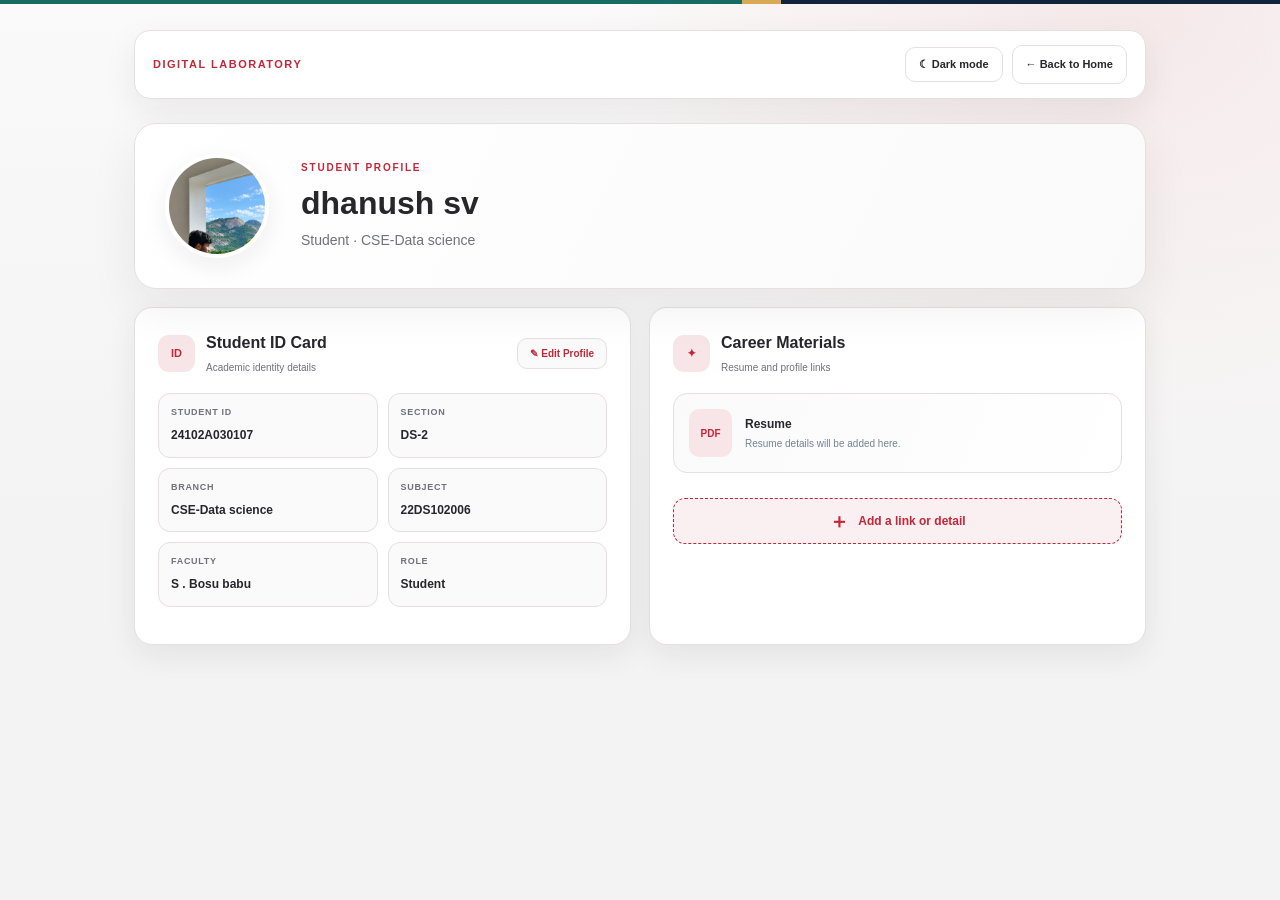
==== commit 5455fa0d: "Add student profile photo" ====
--- a/profile.html
+++ b/profile.html
@@ -112,12 +112,13 @@
       try { student = {...defaults, ...JSON.parse(localStorage.getItem("digitalLabmanualStudent") || "{}")}; } catch (_) {}
       for (const [key, oldValue, newValue] of [["id","MBU000000","24102A030107"],["section","CSE-DS A","DS-2"],["branch","CSE - Data Science","CSE-Data science"],["branch","CSE-Data Science","CSE-Data science"],["faculty","Faculty Name","S . Bosu babu"],["subject","DS-301","22DS102006"]]) if (!student[key] || String(student[key]).trim().toLowerCase() === oldValue.toLowerCase()) student[key] = newValue;
       student.linkedin=student.linkedin||"https://www.linkedin.com/in/dhanush-s-v-195337412/";
+      if(localStorage.getItem("digitalLabmanualProfilePhotoVersion")!=="1"){student.photo="assets/profile-photo.png";student.photoZoom=1;student.photoX=50;student.photoY=68;localStorage.setItem("digitalLabmanualStudent",JSON.stringify(student));localStorage.setItem("digitalLabmanualProfilePhotoVersion","1")}
       const text = (id, value) => { document.getElementById(id).textContent = value || "—"; };
       text("profileName", student.name);
       text("profileHeadline", `Student · ${student.branch || "CSE - Data Science"}`);
 
       const avatar = document.getElementById("profileAvatar");
-      if (student.photo && /^data:image\//i.test(student.photo)) { const image = document.createElement("img"); image.src = student.photo; image.alt = ""; avatar.replaceChildren(image); }
+      if (student.photo) { const image = document.createElement("img"); image.src = student.photo; image.alt = ""; image.style.objectPosition = `${student.photoX??50}% ${student.photoY??68}%`; avatar.replaceChildren(image); }
       else avatar.textContent = (student.name || "Student").trim().split(/\s+/).slice(0,2).map(part => part[0] || "").join("").toUpperCase();
       const rows = [["Student ID",student.id],["Section",student.section],["Branch",student.branch],["Subject",student.subject],["Faculty",student.faculty],["Role","Student"]];
       const details = document.getElementById("identityDetails");
@@ -149,7 +150,7 @@
       const icon=host=>host.includes("github")?'<svg viewBox="0 0 24 24" aria-hidden="true"><path d="M12 .5a11.5 11.5 0 0 0-3.64 22.41c.58.1.79-.25.79-.56v-2.16c-3.2.7-3.88-1.36-3.88-1.36-.53-1.33-1.28-1.68-1.28-1.68-1.04-.71.08-.7.08-.7 1.15.08 1.76 1.18 1.76 1.18 1.02 1.75 2.68 1.24 3.34.95.1-.74.4-1.25.73-1.54-2.55-.29-5.23-1.27-5.23-5.66 0-1.25.45-2.27 1.18-3.07-.12-.29-.51-1.46.11-3.04 0 0 .96-.31 3.14 1.17a10.9 10.9 0 0 1 5.72 0c2.18-1.48 3.14-1.17 3.14-1.17.62 1.58.23 2.75.11 3.04.73.8 1.18 1.82 1.18 3.07 0 4.4-2.69 5.37-5.25 5.66.41.36.78 1.06.78 2.14v3.18c0 .31.21.67.8.56A11.52 11.52 0 0 0 12 .5z"/></svg>':host.includes("linkedin")?'<svg viewBox="0 0 24 24" aria-hidden="true"><path d="M20.45 20.45h-3.56v-5.57c0-1.33-.03-3.04-1.85-3.04-1.85 0-2.13 1.45-2.13 2.94v5.67H9.35V9h3.42v1.56h.05c.48-.9 1.64-1.85 3.38-1.85 3.61 0 4.28 2.37 4.28 5.46v6.28zM5.34 7.43a2.06 2.06 0 1 1 0-4.12 2.06 2.06 0 0 1 0 4.12zM7.12 20.45H3.56V9h3.56v11.45z"/></svg>':host.includes("instagram")?'<svg viewBox="0 0 24 24" aria-hidden="true"><rect x="3" y="3" width="18" height="18" rx="5" fill="none" stroke="currentColor" stroke-width="2"/><circle cx="12" cy="12" r="4" fill="none" stroke="currentColor" stroke-width="2"/><circle cx="18" cy="6" r="1.2"/></svg>':host.includes("youtube")?'<svg viewBox="0 0 24 24" aria-hidden="true"><rect x="2" y="5" width="20" height="14" rx="4"/><path d="m10 9 5 3-5 3z" fill="var(--p-surface)"/></svg>':'<svg viewBox="0 0 24 24" aria-hidden="true"><circle cx="12" cy="12" r="9" fill="none" stroke="currentColor" stroke-width="1.8"/><path d="M3 12h18M12 3a14 14 0 0 1 0 18M12 3a14 14 0 0 0 0 18" fill="none" stroke="currentColor" stroke-width="1.5"/></svg>';
       function render(){
         $("profileName").textContent=student.name||"Student";$("profileHeadline").textContent=`Student · ${student.branch||"CSE - Data Science"}`;
-        const avatar=$("profileAvatar");if(student.photo&&/^data:image\//i.test(student.photo)){const img=document.createElement("img");img.src=student.photo;img.alt="Student photo";avatar.replaceChildren(img)}else avatar.textContent=(student.name||"Student").trim().split(/\s+/).slice(0,2).map(x=>x[0]||"").join("").toUpperCase();
+        const avatar=$("profileAvatar");if(student.photo){const img=document.createElement("img");img.src=student.photo;img.alt="Student photo";avatar.replaceChildren(img)}else avatar.textContent=(student.name||"Student").trim().split(/\s+/).slice(0,2).map(x=>x[0]||"").join("").toUpperCase();
         const detail=$("identityDetails");detail.replaceChildren();for(const [label,value] of [["Student ID",student.id],["Section",student.section],["Branch",student.branch],["Subject",student.subject],["Faculty",student.faculty],["Role",student.designation||"Student"]]){const box=document.createElement("div"),dt=document.createElement("dt"),dd=document.createElement("dd");box.className="profile-detail";dt.textContent=label;dd.textContent=value||"—";box.append(dt,dd);detail.append(box)}
         const links=$("profileLinks");links.replaceChildren();for(const [label,raw] of [["GitHub",student.github],["LinkedIn",student.linkedin],[student.socialName||"Social profile",student.socialUrl]]){const href=safeUrl(raw);if(!href)continue;const a=document.createElement("a"),host=new URL(href).hostname.toLowerCase();a.href=href;a.target="_blank";a.rel="noopener noreferrer";a.title=label;a.setAttribute("aria-label",`Open ${label} profile`);a.innerHTML=icon(host);links.append(a)}
       }
@@ -166,8 +167,9 @@
       let student={linkedin:"https://www.linkedin.com/in/dhanush-s-v-195337412/"};try{student={...student,...JSON.parse(localStorage.getItem(storageKey)||"{}")} }catch(_){ }
       for (const [key, oldValue, newValue] of [["id","MBU000000","24102A030107"],["section","CSE-DS A","DS-2"],["branch","CSE - Data Science","CSE-Data science"],["branch","CSE-Data Science","CSE-Data science"],["faculty","Faculty Name","S . Bosu babu"],["subject","DS-301","22DS102006"]]) if (!student[key] || String(student[key]).trim().toLowerCase() === oldValue.toLowerCase()) student[key] = newValue;
       student.linkedin=student.linkedin||"https://www.linkedin.com/in/dhanush-s-v-195337412/";
+      if(localStorage.getItem("digitalLabmanualProfilePhotoVersion")!=="1"){student.photo="assets/profile-photo.png";student.photoZoom=1;student.photoX=50;student.photoY=68;localStorage.setItem("digitalLabmanualStudent",JSON.stringify(student));localStorage.setItem("digitalLabmanualProfilePhotoVersion","1")}
       let photoDraft=student.photo||"";
-      const zoom=$("photoZoom"),xPos=$("photoX"),yPos=$("photoY"),preview=$("cropImage");
+      const zoom=$("photoZoom"),xPos=$("photoX"),yPos=$("photoY"),preview=$("cropImage");zoom.value=String(Math.min(2.5,Math.max(1,Number(student.photoZoom)||1)));xPos.value=String(Math.min(100,Math.max(0,Number(student.photoX??50))));yPos.value=String(Math.min(100,Math.max(0,Number(student.photoY??68))));
       const getCrop=()=>({zoom:Number(zoom.value)||1,x:Number(xPos.value),y:Number(yPos.value)});
       function applyCrop(img){if(!img)return;const crop=getCrop();img.style.objectFit="cover";img.style.objectPosition=`${crop.x}% ${crop.y}%`;img.style.transform=`scale(${crop.zoom})`}
       function updateCropPreview(){const hasPhoto=Boolean(photoDraft);preview.hidden=!hasPhoto;$("cropEmpty").hidden=hasPhoto;if(hasPhoto)preview.src=photoDraft;applyCrop(preview);$("zoomValue").value=`${getCrop().zoom.toFixed(2)}×`;$("xValue").value=`${getCrop().x}%`;$("yValue").value=`${getCrop().y}%`;}
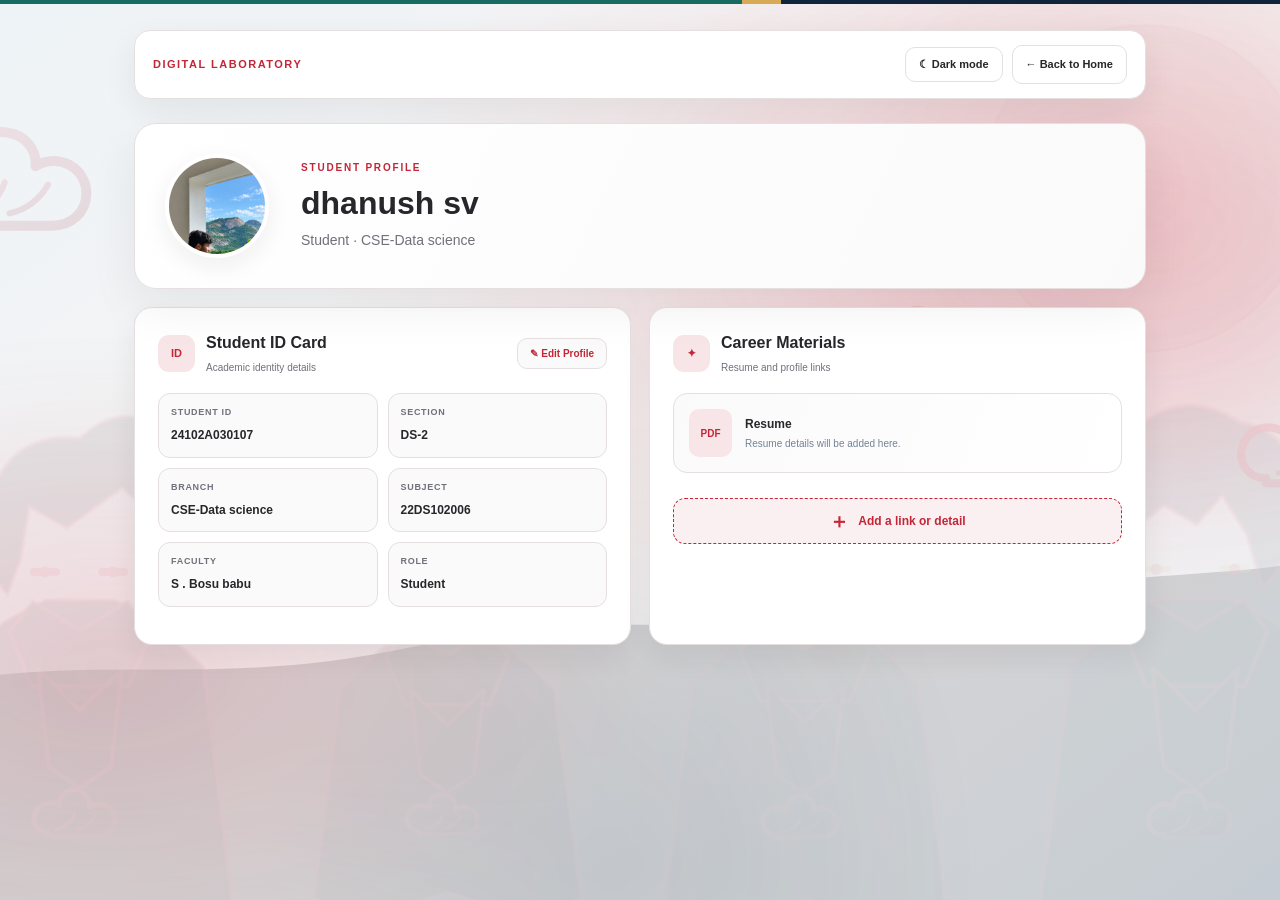
==== commit f601d30d: "Add animated Akatsuki wallpaper across pages" ====
--- a/profile.html
+++ b/profile.html
@@ -5,7 +5,7 @@
   <meta name="viewport" content="width=device-width, initial-scale=1">
   <meta name="theme-color" content="#101217">
   <title>Student Profile | Digital Laboratory</title>
-  <link rel="stylesheet" href="assets/css/site.css">
+  <link rel="stylesheet" href="assets/css/site.css?v=akatsuki-live-wallpaper-1">
   <style>
     :root{--p-bg:#f7f6f6;--p-surface:#fff;--p-soft:#fbfafa;--p-text:#27272b;--p-muted:#70717a;--p-line:#e5dfe0;--p-red:#c32637;--p-shadow:#17171912}
     html[data-theme="dark"]{--p-bg:#101722;--p-surface:#182333;--p-soft:#111b29;--p-text:#e3eaf4;--p-muted:#a4b1c3;--p-line:#344258;--p-red:#a9e4d9;--p-shadow:#0008;color-scheme:dark}
@@ -57,6 +57,7 @@
   </style>
 </head>
 <body>
+  <div class="akatsuki-live-wallpaper" aria-hidden="true"></div>
   <div class="top"></div>
   <main class="profile-page">
     <nav class="profile-nav" aria-label="Profile navigation">
--- a/assets/css/site.css
+++ b/assets/css/site.css
@@ -18,4 +18,17 @@
 #add{display:inline-flex!important;align-items:center;justify-content:center;visibility:visible!important;opacity:1!important;position:relative;z-index:1}
 @media(max-width:680px){.sectionhead{flex-direction:row!important;align-items:center!important;justify-content:space-between}.sectionhead>div:first-child{min-width:0;flex:1}.sectionhead>div:last-child{width:auto!important;flex:0 0 auto}.sectionhead .add{white-space:nowrap}}
 
+/* Slow Akatsuki-inspired live wallpaper, kept behind every interface panel. */
+.akatsuki-live-wallpaper{position:fixed;inset:0;z-index:0;overflow:hidden;pointer-events:none;background:radial-gradient(ellipse at 72% 30%,#f2dadd 0,transparent 46%),linear-gradient(145deg,#eef3f7,#f7f5f4 54%,#e8eff5)}
+.akatsuki-live-wallpaper:before,.akatsuki-live-wallpaper:after{content:"";position:absolute;inset:-5%;pointer-events:none}
+.akatsuki-live-wallpaper:before{background:url("../akatsuki-live-wallpaper.svg") center 58%/cover no-repeat;opacity:.18;mix-blend-mode:multiply;transform:scale(1.02);animation:akatsukiPan 54s ease-in-out infinite alternate}
+.akatsuki-live-wallpaper:after{background:radial-gradient(ellipse at 12% 72%,#c6223826 0,transparent 31%),radial-gradient(ellipse at 86% 28%,#d43b4926 0,transparent 32%),radial-gradient(ellipse at 48% 92%,#27435a16 0,transparent 34%);filter:blur(28px);animation:akatsukiMist 18s ease-in-out infinite alternate}
+body>.top,body>.wrap,body>.profile-page{position:relative;z-index:1}
+html[data-theme="dark"] .akatsuki-live-wallpaper{background:radial-gradient(ellipse at 75% 23%,#7020305c 0,transparent 39%),linear-gradient(145deg,#0a1019,#111923 56%,#171216)}
+html[data-theme="dark"] .akatsuki-live-wallpaper:before{opacity:.42;mix-blend-mode:screen}
+html[data-theme="dark"] .akatsuki-live-wallpaper:after{background:radial-gradient(ellipse at 12% 72%,#d52b4435 0,transparent 30%),radial-gradient(ellipse at 86% 28%,#a9233740 0,transparent 32%),radial-gradient(ellipse at 48% 92%,#193f5840 0,transparent 34%)}
+@keyframes akatsukiPan{0%{background-position:46% 55%;transform:scale(1.02)}100%{background-position:54% 46%;transform:scale(1.08)}}
+@keyframes akatsukiMist{0%{transform:translate3d(-1.5%,1%,0) scale(.98);opacity:.65}100%{transform:translate3d(1.5%,-1%,0) scale(1.04);opacity:1}}
+@media(prefers-reduced-motion:reduce){.akatsuki-live-wallpaper:before,.akatsuki-live-wallpaper:after{animation:none}}
+
 @media(max-width:680px){.sectionhead{flex-direction:row!important;align-items:center!important;justify-content:space-between}.sectionhead>div:first-child{min-width:0;flex:1}.sectionhead>div:last-child{width:auto!important;flex:0 0 auto}.sectionhead .add{white-space:nowrap}}
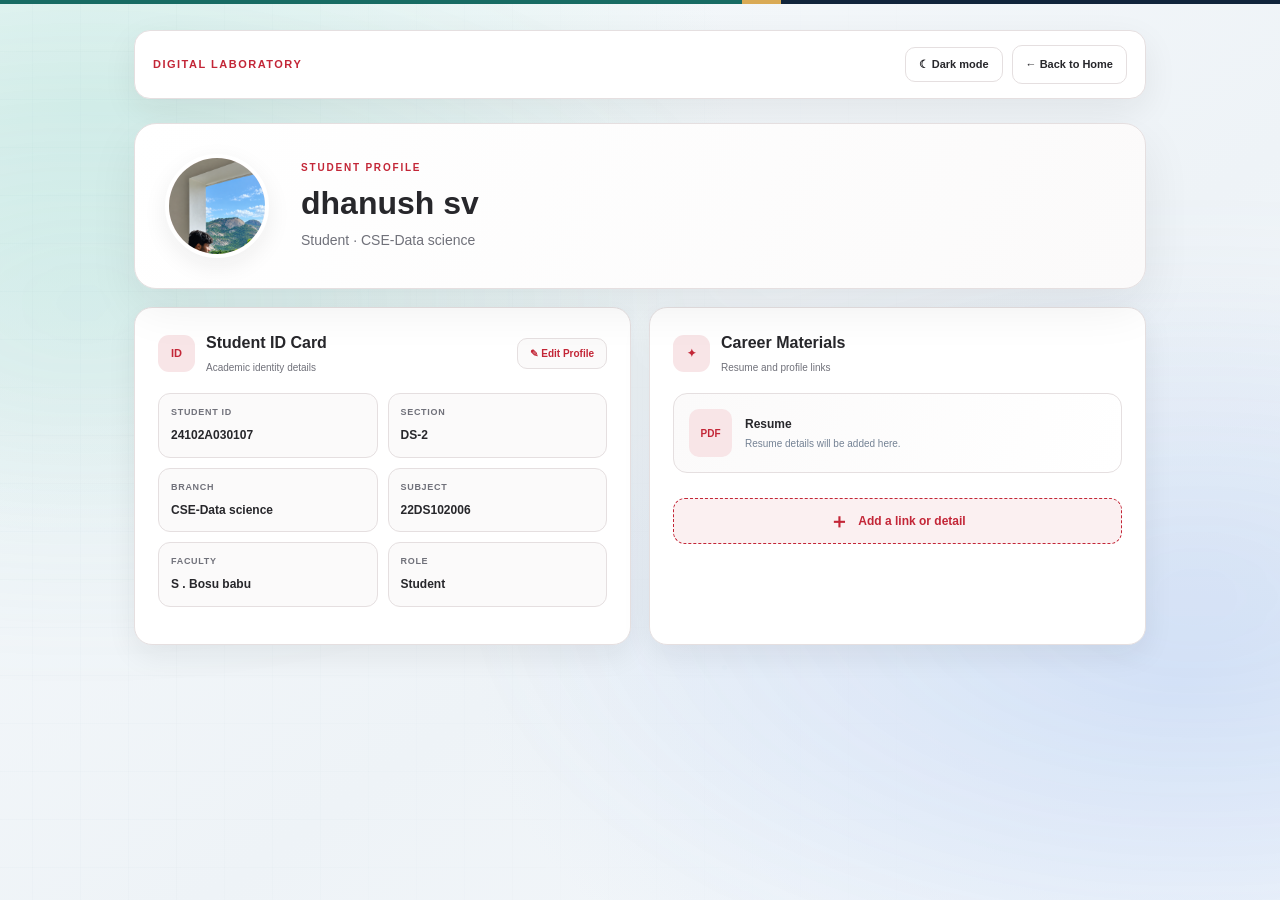
==== commit 80ea8611: "Add science tools navigation and refined background" ====
--- a/profile.html
+++ b/profile.html
@@ -5,7 +5,7 @@
   <meta name="viewport" content="width=device-width, initial-scale=1">
   <meta name="theme-color" content="#101217">
   <title>Student Profile | Digital Laboratory</title>
-  <link rel="stylesheet" href="assets/css/site.css?v=akatsuki-live-wallpaper-1">
+  <link rel="stylesheet" href="assets/css/site.css?v=tools-library-1">
   <style>
     :root{--p-bg:#f7f6f6;--p-surface:#fff;--p-soft:#fbfafa;--p-text:#27272b;--p-muted:#70717a;--p-line:#e5dfe0;--p-red:#c32637;--p-shadow:#17171912}
     html[data-theme="dark"]{--p-bg:#101722;--p-surface:#182333;--p-soft:#111b29;--p-text:#e3eaf4;--p-muted:#a4b1c3;--p-line:#344258;--p-red:#a9e4d9;--p-shadow:#0008;color-scheme:dark}
@@ -57,7 +57,7 @@
   </style>
 </head>
 <body>
-  <div class="akatsuki-live-wallpaper" aria-hidden="true"></div>
+  <div class="science-live-wallpaper" aria-hidden="true"></div>
   <div class="top"></div>
   <main class="profile-page">
     <nav class="profile-nav" aria-label="Profile navigation">
--- a/assets/css/site.css
+++ b/assets/css/site.css
@@ -18,17 +18,20 @@
 #add{display:inline-flex!important;align-items:center;justify-content:center;visibility:visible!important;opacity:1!important;position:relative;z-index:1}
 @media(max-width:680px){.sectionhead{flex-direction:row!important;align-items:center!important;justify-content:space-between}.sectionhead>div:first-child{min-width:0;flex:1}.sectionhead>div:last-child{width:auto!important;flex:0 0 auto}.sectionhead .add{white-space:nowrap}}
 
-/* Slow Akatsuki-inspired live wallpaper, kept behind every interface panel. */
-.akatsuki-live-wallpaper{position:fixed;inset:0;z-index:0;overflow:hidden;pointer-events:none;background:radial-gradient(ellipse at 72% 30%,#f2dadd 0,transparent 46%),linear-gradient(145deg,#eef3f7,#f7f5f4 54%,#e8eff5)}
-.akatsuki-live-wallpaper:before,.akatsuki-live-wallpaper:after{content:"";position:absolute;inset:-5%;pointer-events:none}
-.akatsuki-live-wallpaper:before{background:url("../akatsuki-live-wallpaper.svg") center 58%/cover no-repeat;opacity:.18;mix-blend-mode:multiply;transform:scale(1.02);animation:akatsukiPan 54s ease-in-out infinite alternate}
-.akatsuki-live-wallpaper:after{background:radial-gradient(ellipse at 12% 72%,#c6223826 0,transparent 31%),radial-gradient(ellipse at 86% 28%,#d43b4926 0,transparent 32%),radial-gradient(ellipse at 48% 92%,#27435a16 0,transparent 34%);filter:blur(28px);animation:akatsukiMist 18s ease-in-out infinite alternate}
+.tools-view{padding:8px 0 24px}.tools-hero{position:relative;overflow:hidden;margin:0 0 22px;padding:30px;border:1px solid #dce9e6;border-radius:18px;background:linear-gradient(120deg,#eaf4f1,#f4f8fb 62%,#f7f5ed);box-shadow:0 8px 24px #10243b08}.tools-hero:after{content:"⌘";position:absolute;right:34px;top:-28px;color:#176b6312;font-size:150px;font-weight:800;line-height:1}.tools-eyebrow{color:#176b63;font-size:10px;font-weight:800;letter-spacing:1.5px}.tools-hero h2{position:relative;margin:7px 0 4px;color:#10243b;font-size:28px;letter-spacing:-.5px}.tools-hero p{position:relative;max-width:650px;margin:0;color:#586b7b;font-size:13px;line-height:1.65}.tools-grid{display:grid;grid-template-columns:repeat(3,minmax(0,1fr));gap:14px}.tool-card{min-width:0;padding:18px;border:1px solid #e1e8ed;border-radius:15px;background:linear-gradient(145deg,#fff,#fbfcfd);box-shadow:0 4px 16px #10243b08;transition:transform .18s,box-shadow .18s,border-color .18s}.tool-card:hover{transform:translateY(-3px);border-color:#9fc9c1;box-shadow:0 12px 26px #10243b12}.tool-card-top{display:flex;align-items:center;justify-content:space-between;gap:8px}.tool-icon{width:42px;height:42px;display:grid;place-items:center;border:1px solid #d5e9e4;border-radius:12px;background:linear-gradient(145deg,#eaf4f1,#f3f7fb);color:#176b63;font-size:15px;font-weight:850}.tool-category{color:#758397;font-size:8px;font-weight:800;letter-spacing:.65px;text-align:right}.tool-card h3{margin:15px 0 5px;color:#203247;font-size:17px}.tool-card p{min-height:54px;margin:0 0 14px;color:#68788b;font-size:11px;line-height:1.6}.tool-card a{display:inline-flex;align-items:center;gap:6px;color:#176b63;font-size:10px;font-weight:800;text-decoration:none}.tool-card a:hover{text-decoration:underline}html[data-theme="dark"] .tools-hero{border-color:#344258;background:linear-gradient(120deg,#172d36,#182333 62%,#242a30)}html[data-theme="dark"] .tools-eyebrow,html[data-theme="dark"] .tool-card a{color:#8ed5c8}html[data-theme="dark"] .tools-hero h2,html[data-theme="dark"] .tool-card h3{color:#e3eaf4}html[data-theme="dark"] .tools-hero p,html[data-theme="dark"] .tool-card p{color:#a4b1c3}html[data-theme="dark"] .tools-hero:after{color:#8ed5c80d}html[data-theme="dark"] .tool-card{border-color:#344258;background:linear-gradient(145deg,#1b293a,#172333);box-shadow:0 4px 16px #0003}html[data-theme="dark"] .tool-card:hover{border-color:#527a78;box-shadow:0 12px 26px #0005}html[data-theme="dark"] .tool-icon{border-color:#3b5a5c;background:linear-gradient(145deg,#223b3e,#223249);color:#a9e4d9}html[data-theme="dark"] .tool-category{color:#9eafc2}
+@media(max-width:900px){.tools-grid{grid-template-columns:repeat(2,minmax(0,1fr))}}@media(max-width:620px){.tools-hero{padding:22px 18px}.tools-hero h2{font-size:23px}.tools-hero:after{right:12px;font-size:110px}.tools-grid{grid-template-columns:1fr;gap:10px}.tool-card{padding:15px}.tool-card p{min-height:0}}
+
+/* Calm, animated data-science wallpaper: ambient light, fine grid, and network nodes. */
+.science-live-wallpaper{position:fixed;inset:0;z-index:0;overflow:hidden;pointer-events:none;background:radial-gradient(ellipse at 8% 12%,#d8f0ec 0,transparent 38%),radial-gradient(ellipse at 92% 76%,#dce8fa 0,transparent 42%),linear-gradient(145deg,#f7fafc,#eef3f7 58%,#f5f8fb)}
+.science-live-wallpaper:before,.science-live-wallpaper:after{content:"";position:absolute;inset:-5%;pointer-events:none}
+.science-live-wallpaper:before{background-image:linear-gradient(#527d8b0b 1px,transparent 1px),linear-gradient(90deg,#527d8b0b 1px,transparent 1px),radial-gradient(circle at 18% 30%,#2f928d1c 0 2px,transparent 3px),radial-gradient(circle at 75% 22%,#4978bb20 0 2px,transparent 3px),radial-gradient(circle at 56% 72%,#2f928d18 0 2px,transparent 3px),radial-gradient(circle at 88% 66%,#4978bb18 0 2px,transparent 3px);background-size:48px 48px,48px 48px,100% 100%,100% 100%,100% 100%,100% 100%;mask-image:linear-gradient(90deg,#0008,transparent 75%);animation:scienceDrift 48s ease-in-out infinite alternate}
+.science-live-wallpaper:after{inset:-18%;background:radial-gradient(ellipse at 18% 38%,#54b5a61c 0,transparent 34%),radial-gradient(ellipse at 82% 62%,#7299d51a 0,transparent 36%);filter:blur(32px);animation:scienceGlow 22s ease-in-out infinite alternate}
 body>.top,body>.wrap,body>.profile-page{position:relative;z-index:1}
-html[data-theme="dark"] .akatsuki-live-wallpaper{background:radial-gradient(ellipse at 75% 23%,#7020305c 0,transparent 39%),linear-gradient(145deg,#0a1019,#111923 56%,#171216)}
-html[data-theme="dark"] .akatsuki-live-wallpaper:before{opacity:.42;mix-blend-mode:screen}
-html[data-theme="dark"] .akatsuki-live-wallpaper:after{background:radial-gradient(ellipse at 12% 72%,#d52b4435 0,transparent 30%),radial-gradient(ellipse at 86% 28%,#a9233740 0,transparent 32%),radial-gradient(ellipse at 48% 92%,#193f5840 0,transparent 34%)}
-@keyframes akatsukiPan{0%{background-position:46% 55%;transform:scale(1.02)}100%{background-position:54% 46%;transform:scale(1.08)}}
-@keyframes akatsukiMist{0%{transform:translate3d(-1.5%,1%,0) scale(.98);opacity:.65}100%{transform:translate3d(1.5%,-1%,0) scale(1.04);opacity:1}}
-@media(prefers-reduced-motion:reduce){.akatsuki-live-wallpaper:before,.akatsuki-live-wallpaper:after{animation:none}}
+html[data-theme="dark"] .science-live-wallpaper{background:radial-gradient(ellipse at 8% 12%,#14584e38 0,transparent 38%),radial-gradient(ellipse at 92% 76%,#28477338 0,transparent 42%),linear-gradient(145deg,#0b1420,#101b29 58%,#111925)}
+html[data-theme="dark"] .science-live-wallpaper:before{background-image:linear-gradient(#b8d3e30b 1px,transparent 1px),linear-gradient(90deg,#b8d3e30b 1px,transparent 1px),radial-gradient(circle at 18% 30%,#69d7c53d 0 2px,transparent 3px),radial-gradient(circle at 75% 22%,#78aaff3d 0 2px,transparent 3px),radial-gradient(circle at 56% 72%,#69d7c532 0 2px,transparent 3px),radial-gradient(circle at 88% 66%,#78aaff32 0 2px,transparent 3px)}
+html[data-theme="dark"] .science-live-wallpaper:after{background:radial-gradient(ellipse at 18% 38%,#22a89530 0,transparent 34%),radial-gradient(ellipse at 82% 62%,#426fb230 0,transparent 36%)}
+@keyframes scienceDrift{0%{background-position:0 0,0 0,0 0,0 0,0 0,0 0;transform:scale(1)}100%{background-position:24px 18px,-24px -18px,1% 2%,-1% 1%,1% -1%,-1% -2%;transform:scale(1.035)}}
+@keyframes scienceGlow{0%{transform:translate3d(-1%,-1%,0) scale(.98);opacity:.65}100%{transform:translate3d(1%,1%,0) scale(1.04);opacity:1}}
+@media(prefers-reduced-motion:reduce){.science-live-wallpaper:before,.science-live-wallpaper:after{animation:none}}
 
 @media(max-width:680px){.sectionhead{flex-direction:row!important;align-items:center!important;justify-content:space-between}.sectionhead>div:first-child{min-width:0;flex:1}.sectionhead>div:last-child{width:auto!important;flex:0 0 auto}.sectionhead .add{white-space:nowrap}}
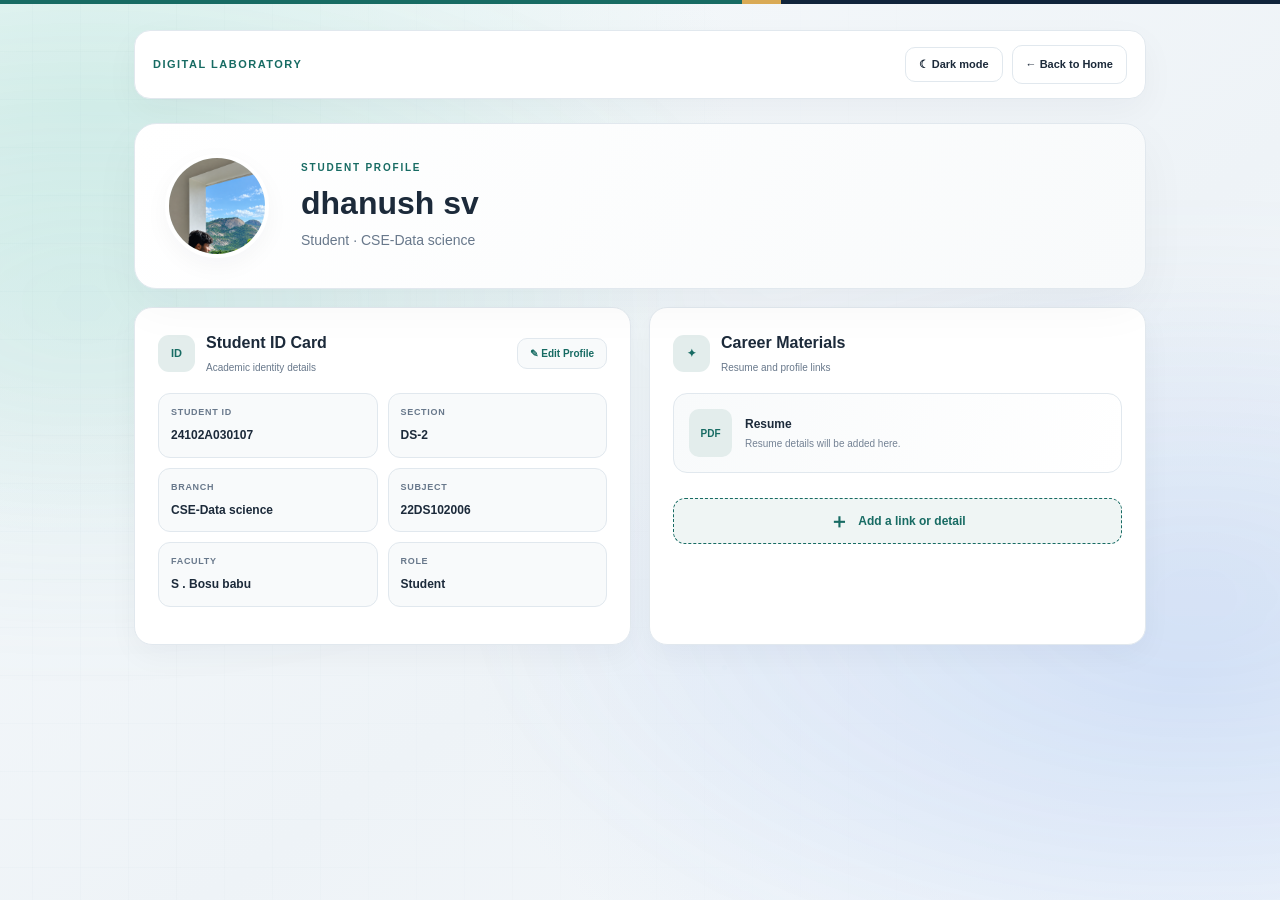
==== commit f9012771: "Match student profile page to home theme" ====
--- a/profile.html
+++ b/profile.html
@@ -5,11 +5,11 @@
   <meta name="viewport" content="width=device-width, initial-scale=1">
   <meta name="theme-color" content="#101217">
   <title>Student Profile | Digital Laboratory</title>
-  <link rel="stylesheet" href="assets/css/site.css?v=tools-library-1">
+  <link rel="stylesheet" href="assets/css/site.css?v=profile-theme-1">
   <style>
-    :root{--p-bg:#f7f6f6;--p-surface:#fff;--p-soft:#fbfafa;--p-text:#27272b;--p-muted:#70717a;--p-line:#e5dfe0;--p-red:#c32637;--p-shadow:#17171912}
-    html[data-theme="dark"]{--p-bg:#101722;--p-surface:#182333;--p-soft:#111b29;--p-text:#e3eaf4;--p-muted:#a4b1c3;--p-line:#344258;--p-red:#a9e4d9;--p-shadow:#0008;color-scheme:dark}
-    body{min-height:100vh;background:radial-gradient(ellipse at 88% 0%,#f5e8e9 0,transparent 34%),linear-gradient(180deg,#fbfafa 0,#f4f3f3 520px);color:var(--p-text);transition:background .2s,color .2s}
+    :root{--p-bg:#f4f7f8;--p-surface:#fff;--p-soft:#f8fafb;--p-text:#1c2a3a;--p-muted:#68788b;--p-line:#e1e8ee;--p-red:#176b63;--p-shadow:#10243b0a}
+    html[data-theme="dark"]{--p-bg:#101722;--p-surface:#182333;--p-soft:#111b29;--p-text:#e3eaf4;--p-muted:#a4b1c3;--p-line:#344258;--p-red:#72a8ff;--p-shadow:#0008;color-scheme:dark}
+    body{min-height:100vh;background:linear-gradient(180deg,#f8fafb 0,#f1f5f6 420px);color:var(--p-text);transition:background .2s,color .2s}
     html[data-theme="dark"] body{background:linear-gradient(180deg,#111a26 0,#0d141e 420px);color:var(--p-text)}
     .profile-page{max-width:1060px;margin:0 auto;padding:26px 24px 60px}
     .profile-nav{display:flex;justify-content:space-between;align-items:center;gap:18px;padding:14px 18px;border:1px solid var(--p-line);border-radius:16px;background:var(--p-surface);box-shadow:0 12px 35px var(--p-shadow)}
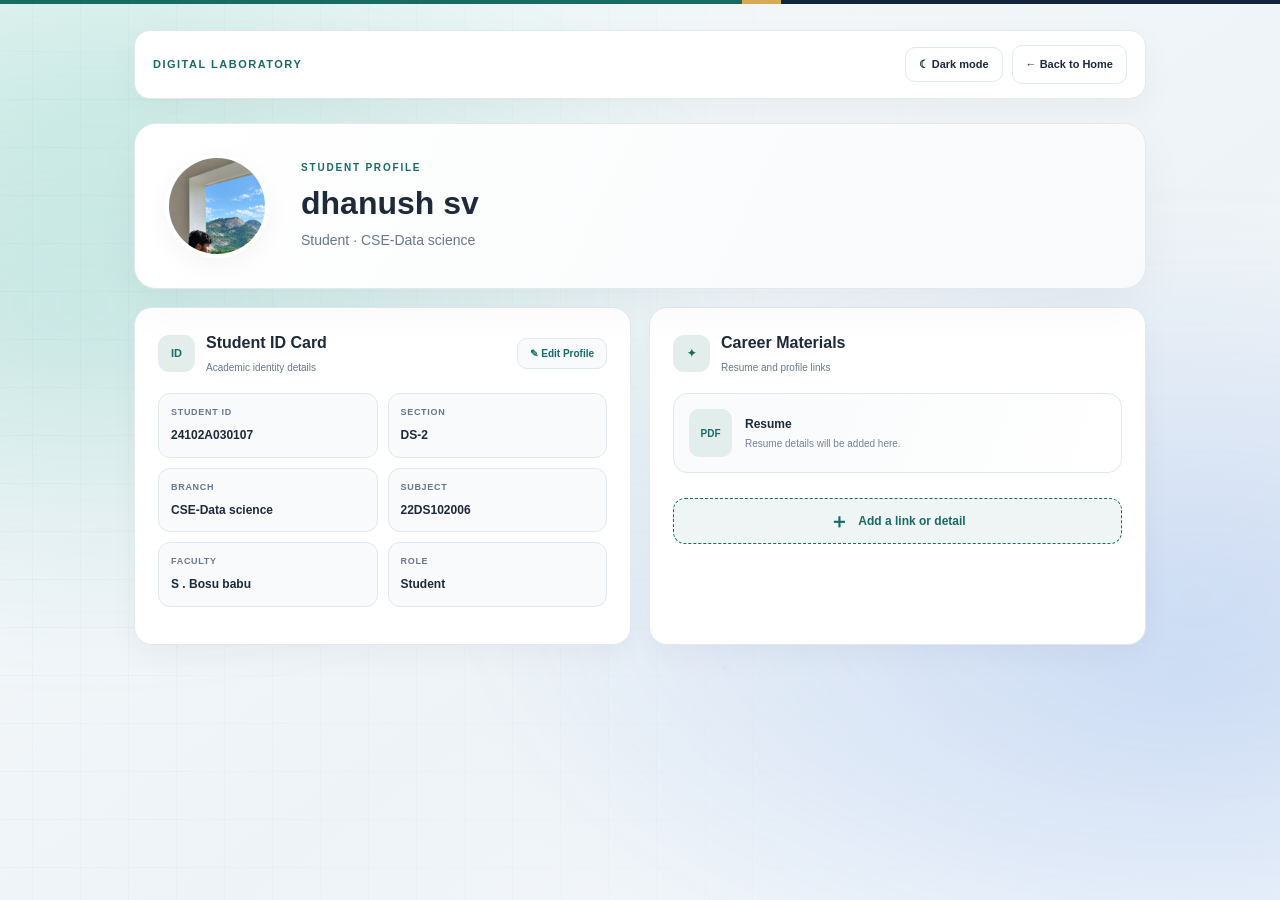
==== commit 5d5d1a89: "Make light background animation more visible" ====
--- a/profile.html
+++ b/profile.html
@@ -5,7 +5,7 @@
   <meta name="viewport" content="width=device-width, initial-scale=1">
   <meta name="theme-color" content="#101217">
   <title>Student Profile | Digital Laboratory</title>
-  <link rel="stylesheet" href="assets/css/site.css?v=profile-theme-1">
+  <link rel="stylesheet" href="assets/css/site.css?v=science-motion-1">
   <style>
     :root{--p-bg:#f4f7f8;--p-surface:#fff;--p-soft:#f8fafb;--p-text:#1c2a3a;--p-muted:#68788b;--p-line:#e1e8ee;--p-red:#176b63;--p-shadow:#10243b0a}
     html[data-theme="dark"]{--p-bg:#101722;--p-surface:#182333;--p-soft:#111b29;--p-text:#e3eaf4;--p-muted:#a4b1c3;--p-line:#344258;--p-red:#72a8ff;--p-shadow:#0008;color-scheme:dark}
--- a/assets/css/site.css
+++ b/assets/css/site.css
@@ -24,14 +24,14 @@
 /* Calm, animated data-science wallpaper: ambient light, fine grid, and network nodes. */
 .science-live-wallpaper{position:fixed;inset:0;z-index:0;overflow:hidden;pointer-events:none;background:radial-gradient(ellipse at 8% 12%,#d8f0ec 0,transparent 38%),radial-gradient(ellipse at 92% 76%,#dce8fa 0,transparent 42%),linear-gradient(145deg,#f7fafc,#eef3f7 58%,#f5f8fb)}
 .science-live-wallpaper:before,.science-live-wallpaper:after{content:"";position:absolute;inset:-5%;pointer-events:none}
-.science-live-wallpaper:before{background-image:linear-gradient(#527d8b0b 1px,transparent 1px),linear-gradient(90deg,#527d8b0b 1px,transparent 1px),radial-gradient(circle at 18% 30%,#2f928d1c 0 2px,transparent 3px),radial-gradient(circle at 75% 22%,#4978bb20 0 2px,transparent 3px),radial-gradient(circle at 56% 72%,#2f928d18 0 2px,transparent 3px),radial-gradient(circle at 88% 66%,#4978bb18 0 2px,transparent 3px);background-size:48px 48px,48px 48px,100% 100%,100% 100%,100% 100%,100% 100%;mask-image:linear-gradient(90deg,#0008,transparent 75%);animation:scienceDrift 48s ease-in-out infinite alternate}
-.science-live-wallpaper:after{inset:-18%;background:radial-gradient(ellipse at 18% 38%,#54b5a61c 0,transparent 34%),radial-gradient(ellipse at 82% 62%,#7299d51a 0,transparent 36%);filter:blur(32px);animation:scienceGlow 22s ease-in-out infinite alternate}
+.science-live-wallpaper:before{background-image:linear-gradient(#527d8b10 1px,transparent 1px),linear-gradient(90deg,#527d8b10 1px,transparent 1px),radial-gradient(circle at 18% 30%,#2f928d24 0 2px,transparent 3px),radial-gradient(circle at 75% 22%,#4978bb28 0 2px,transparent 3px),radial-gradient(circle at 56% 72%,#2f928d20 0 2px,transparent 3px),radial-gradient(circle at 88% 66%,#4978bb20 0 2px,transparent 3px);background-size:48px 48px,48px 48px,100% 100%,100% 100%,100% 100%,100% 100%;mask-image:linear-gradient(90deg,#0009,transparent 82%);animation:scienceDrift 24s ease-in-out infinite alternate}
+.science-live-wallpaper:after{inset:-18%;background:radial-gradient(ellipse at 18% 38%,#54b5a632 0,transparent 34%),radial-gradient(ellipse at 82% 62%,#7299d52b 0,transparent 36%);filter:blur(32px);animation:scienceGlow 13s ease-in-out infinite alternate}
 body>.top,body>.wrap,body>.profile-page{position:relative;z-index:1}
 html[data-theme="dark"] .science-live-wallpaper{background:radial-gradient(ellipse at 8% 12%,#14584e38 0,transparent 38%),radial-gradient(ellipse at 92% 76%,#28477338 0,transparent 42%),linear-gradient(145deg,#0b1420,#101b29 58%,#111925)}
 html[data-theme="dark"] .science-live-wallpaper:before{background-image:linear-gradient(#b8d3e30b 1px,transparent 1px),linear-gradient(90deg,#b8d3e30b 1px,transparent 1px),radial-gradient(circle at 18% 30%,#69d7c53d 0 2px,transparent 3px),radial-gradient(circle at 75% 22%,#78aaff3d 0 2px,transparent 3px),radial-gradient(circle at 56% 72%,#69d7c532 0 2px,transparent 3px),radial-gradient(circle at 88% 66%,#78aaff32 0 2px,transparent 3px)}
 html[data-theme="dark"] .science-live-wallpaper:after{background:radial-gradient(ellipse at 18% 38%,#22a89530 0,transparent 34%),radial-gradient(ellipse at 82% 62%,#426fb230 0,transparent 36%)}
-@keyframes scienceDrift{0%{background-position:0 0,0 0,0 0,0 0,0 0,0 0;transform:scale(1)}100%{background-position:24px 18px,-24px -18px,1% 2%,-1% 1%,1% -1%,-1% -2%;transform:scale(1.035)}}
-@keyframes scienceGlow{0%{transform:translate3d(-1%,-1%,0) scale(.98);opacity:.65}100%{transform:translate3d(1%,1%,0) scale(1.04);opacity:1}}
+@keyframes scienceDrift{0%{background-position:0 0,0 0,0 0,0 0,0 0,0 0;transform:scale(1)}100%{background-position:56px 42px,-56px -42px,3% 4%,-3% 3%,3% -3%,-3% -4%;transform:scale(1.06)}}
+@keyframes scienceGlow{0%{transform:translate3d(-3%,-2%,0) scale(.96);opacity:.6}100%{transform:translate3d(3%,2%,0) scale(1.05);opacity:1}}
 @media(prefers-reduced-motion:reduce){.science-live-wallpaper:before,.science-live-wallpaper:after{animation:none}}
 
 @media(max-width:680px){.sectionhead{flex-direction:row!important;align-items:center!important;justify-content:space-between}.sectionhead>div:first-child{min-width:0;flex:1}.sectionhead>div:last-child{width:auto!important;flex:0 0 auto}.sectionhead .add{white-space:nowrap}}
